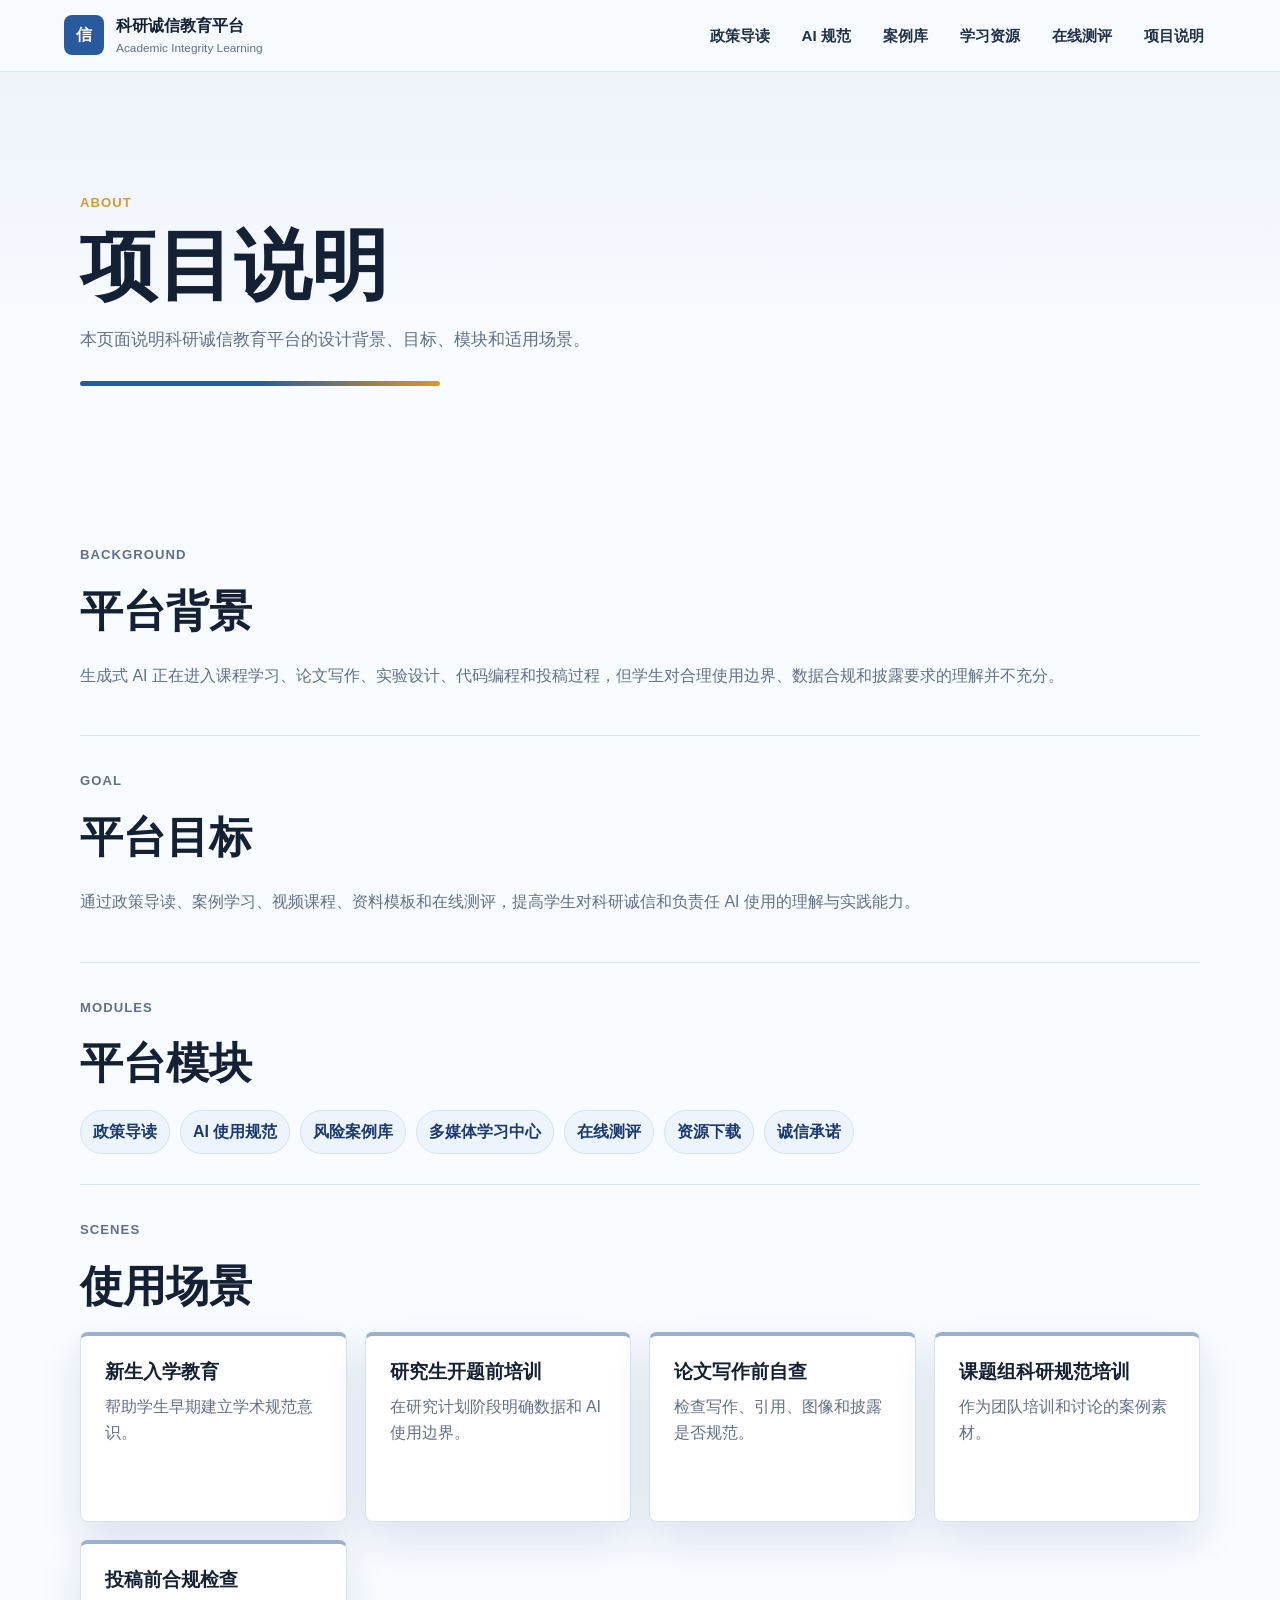
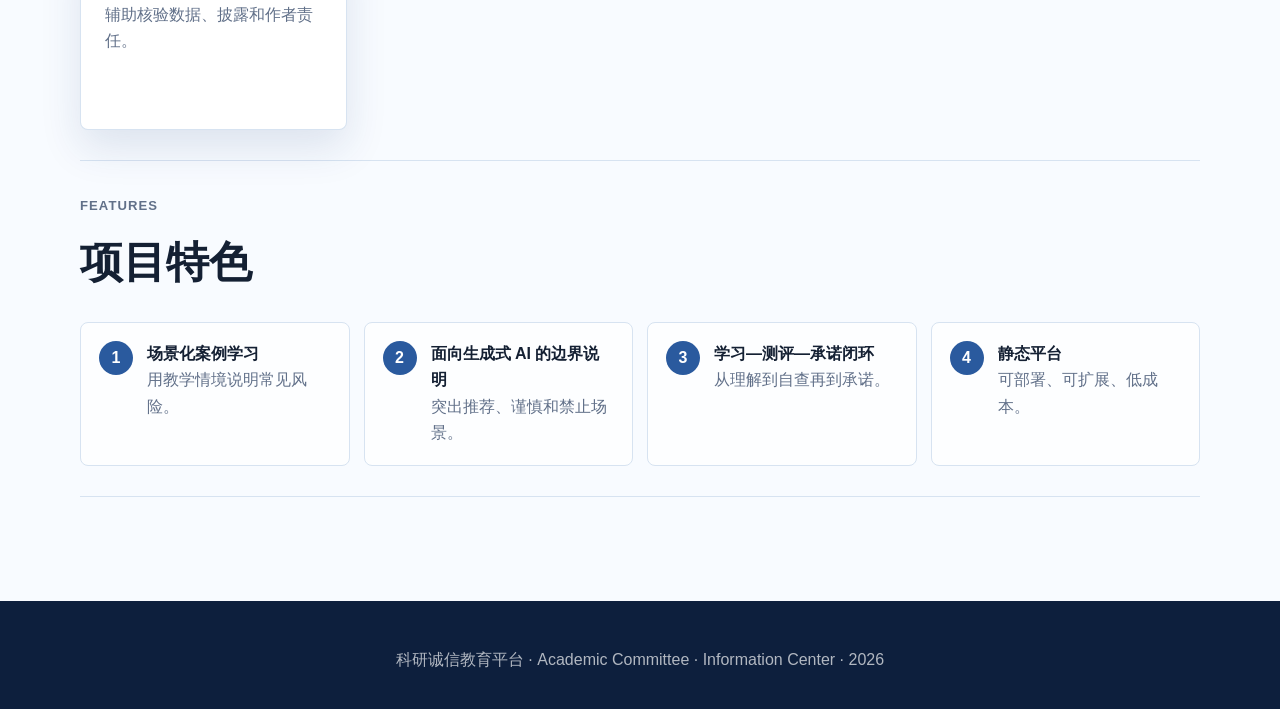
==== about.html @ 0d0b10a8 "first commit" ====
<!DOCTYPE html>
<html lang="zh-CN">

<head>
    <meta charset="UTF-8">
    <meta name="viewport" content="width=device-width, initial-scale=1.0">
    <title>项目说明 - 科研诚信教育平台</title>
    <link rel="stylesheet" href="style.css">
</head>

<body>
    <header class="site-header">
        <a class="brand" href="index.html"><span class="brand-mark">信</span><span><strong>科研诚信教育平台</strong><small>Academic Integrity Learning</small></span></a>
        <input class="nav-toggle" type="checkbox" id="nav-toggle" aria-label="打开导航菜单">
        <label class="nav-button" for="nav-toggle" aria-hidden="true"><span></span><span></span><span></span></label>
        <nav class="site-nav" aria-label="主导航">
            <a href="index.html#policy">政策导读</a>
            <a href="index.html#guide">AI 规范</a>
            <a href="cases.html">案例库</a>
            <a href="resources.html">学习资源</a>
            <a href="assessment.html">在线测评</a>
            <a href="about.html">项目说明</a>
        </nav>
    </header>

    <main>
        <section class="page-hero">
            <p class="eyebrow">About</p>
            <h1>项目说明</h1>
            <p>本页面说明科研诚信教育平台的设计背景、目标、模块和适用场景。</p>
        </section>

        <section class="section content-page">
            <article>
                <p class="eyebrow">Background</p>
                <h2>平台背景</h2>
                <p>生成式 AI 正在进入课程学习、论文写作、实验设计、代码编程和投稿过程，但学生对合理使用边界、数据合规和披露要求的理解并不充分。</p>
            </article>
            <article>
                <p class="eyebrow">Goal</p>
                <h2>平台目标</h2>
                <p>通过政策导读、案例学习、视频课程、资料模板和在线测评，提高学生对科研诚信和负责任 AI 使用的理解与实践能力。</p>
            </article>
            <article>
                <p class="eyebrow">Modules</p>
                <h2>平台模块</h2>
                <div class="tag-list"><span>政策导读</span><span>AI 使用规范</span><span>风险案例库</span><span>多媒体学习中心</span><span>在线测评</span><span>资源下载</span><span>诚信承诺</span></div>
            </article>
            <article id="scenes">
                <p class="eyebrow">Scenes</p>
                <h2>使用场景</h2>
                <div class="module-grid compact">
                    <article class="module-card"><h3>新生入学教育</h3><p>帮助学生早期建立学术规范意识。</p></article>
                    <article class="module-card"><h3>研究生开题前培训</h3><p>在研究计划阶段明确数据和 AI 使用边界。</p></article>
                    <article class="module-card"><h3>论文写作前自查</h3><p>检查写作、引用、图像和披露是否规范。</p></article>
                    <article class="module-card"><h3>课题组科研规范培训</h3><p>作为团队培训和讨论的案例素材。</p></article>
                    <article class="module-card"><h3>投稿前合规检查</h3><p>辅助核验数据、披露和作者责任。</p></article>
                </div>
            </article>
            <article>
                <p class="eyebrow">Features</p>
                <h2>项目特色</h2>
                <div class="process-list">
                    <div><span>1</span><p><strong>场景化案例学习</strong><br>用教学情境说明常见风险。</p></div>
                    <div><span>2</span><p><strong>面向生成式 AI 的边界说明</strong><br>突出推荐、谨慎和禁止场景。</p></div>
                    <div><span>3</span><p><strong>学习—测评—承诺闭环</strong><br>从理解到自查再到承诺。</p></div>
                    <div><span>4</span><p><strong>静态平台</strong><br>可部署、可扩展、低成本。</p></div>
                </div>
            </article>
        </section>
    </main>

    <footer class="site-footer">
        <p>科研诚信教育平台 · Academic Committee · Information Center · 2026</p>
    </footer>

    <script src="js/main.js"></script>
</body>

</html>
---- style.css ----
:root {
    --ink: #142033;
    --muted: #617089;
    --paper: #f8fbff;
    --surface: #ffffff;
    --soft: #eef4fb;
    --line: #d7e3f1;
    --green: #2a9d8f;
    --blue: #2a5a9e;
    --blue-dark: #1b3b70;
    --teal: #2a5a9e;
    --gold: #d79a2b;
    --red: #b84537;
    --sky: #4f8edc;
    --shadow: 0 18px 42px rgba(27, 59, 112, 0.12);
}

* {
    box-sizing: border-box;
}

html {
    scroll-behavior: smooth;
}

body {
    margin: 0;
    color: var(--ink);
    background:
        linear-gradient(180deg, rgba(42, 90, 158, 0.06), transparent 360px),
        var(--paper);
    font-family: "Microsoft YaHei", "PingFang SC", "Segoe UI", Arial, sans-serif;
    line-height: 1.65;
    overflow-x: hidden;
}

body::selection {
    color: #ffffff;
    background: var(--blue);
}

a {
    color: inherit;
    text-decoration: none;
}

code {
    padding: 0.08rem 0.32rem;
    color: var(--blue-dark);
    background: rgba(42, 90, 158, 0.1);
    border-radius: 4px;
    font-family: Consolas, "Courier New", monospace;
}

.skip-link {
    position: fixed;
    top: 10px;
    left: 10px;
    z-index: 999;
    transform: translateY(-140%);
    padding: 10px 14px;
    color: #ffffff;
    background: var(--blue-dark);
    border-radius: 6px;
}

.skip-link:focus {
    transform: translateY(0);
}

.site-header {
    position: sticky;
    top: 0;
    z-index: 50;
    display: flex;
    align-items: center;
    justify-content: space-between;
    min-height: 72px;
    padding: 0 5vw;
    background: rgba(248, 251, 255, 0.94);
    border-bottom: 1px solid rgba(215, 227, 241, 0.9);
    backdrop-filter: blur(16px);
}

.brand {
    display: inline-flex;
    align-items: center;
    gap: 12px;
    min-width: 230px;
}

.brand-mark {
    display: inline-grid;
    place-items: center;
    width: 40px;
    height: 40px;
    color: #ffffff;
    background: linear-gradient(135deg, var(--blue), var(--teal));
    border-radius: 8px;
    font-weight: 800;
}

.brand strong,
.brand small {
    display: block;
}

.brand strong {
    font-size: 1rem;
}

.brand small {
    color: var(--muted);
    font-size: 0.74rem;
}

.site-nav {
    display: flex;
    align-items: center;
    gap: 8px;
}

.site-nav a {
    padding: 9px 12px;
    color: #21314a;
    border-radius: 6px;
    font-size: 0.95rem;
    font-weight: 650;
}

.site-nav a:hover,
.site-nav a:focus-visible {
    color: var(--blue-dark);
    background: rgba(42, 90, 158, 0.1);
    outline: 0;
}

.nav-toggle,
.nav-button {
    display: none;
}

.hero {
    position: relative;
    min-height: clamp(560px, 86vh, 760px);
    display: grid;
    align-items: end;
    overflow: hidden;
    color: #ffffff;
    background: #102a52;
}

.hero-video,
.hero-overlay {
    position: absolute;
    inset: 0;
    width: 100%;
    height: 100%;
}

.hero-video {
    object-fit: cover;
}

.hero-overlay {
    background:
        linear-gradient(90deg, rgba(16, 42, 82, 0.82) 0%, rgba(27, 59, 112, 0.62) 48%, rgba(42, 90, 158, 0.22) 100%),
        linear-gradient(0deg, rgba(16, 42, 82, 0.82), rgba(16, 42, 82, 0.05) 56%);
}

.hero-inner {
    position: relative;
    z-index: 1;
    width: min(1120px, 90vw);
    margin: 0 auto;
    padding: 0 0 clamp(70px, 12vh, 120px);
}

.eyebrow {
    margin: 0 0 10px;
    color: var(--gold);
    font-size: 0.82rem;
    font-weight: 800;
    letter-spacing: 0.08em;
    text-transform: uppercase;
}

.hero .eyebrow {
    color: #f2c36b;
}

.hero h1 {
    max-width: 780px;
    margin: 0;
    font-size: clamp(2.6rem, 7vw, 5.5rem);
    line-height: 1.05;
    font-weight: 900;
    letter-spacing: 0;
}

.hero-copy {
    max-width: 680px;
    margin: 24px 0 28px;
    color: rgba(255, 255, 255, 0.88);
    font-size: clamp(1rem, 2.2vw, 1.28rem);
}

.hero-copy,
.notice-band span,
.section-head p,
.feature-card p,
.traffic-card p,
.case-card p,
.video-content p,
.pledge-inner p {
    overflow-wrap: anywhere;
}

.hero-actions {
    display: flex;
    flex-wrap: wrap;
    gap: 12px;
}

.btn {
    display: inline-flex;
    align-items: center;
    justify-content: center;
    min-height: 46px;
    padding: 11px 18px;
    border: 1px solid transparent;
    border-radius: 8px;
    font-weight: 800;
    cursor: pointer;
    transition: transform 0.2s ease, background 0.2s ease, border-color 0.2s ease;
}

.btn:hover {
    transform: translateY(-2px);
}

.btn.primary {
    color: #ffffff;
    background: linear-gradient(135deg, var(--blue), var(--teal));
}

.btn.primary:hover {
    background: linear-gradient(135deg, var(--blue-dark), var(--blue));
}

.btn.ghost {
    color: #ffffff;
    border-color: rgba(255, 255, 255, 0.5);
    background: rgba(255, 255, 255, 0.12);
}

.btn.outline {
    color: var(--blue-dark);
    border-color: rgba(42, 90, 158, 0.28);
    background: #ffffff;
}

.btn.outline:hover {
    color: #ffffff;
    background: var(--blue);
    border-color: var(--blue);
}

.notice-band {
    padding: 18px 5vw;
    background: linear-gradient(90deg, var(--blue-dark), var(--blue), var(--teal));
    color: #ffffff;
}

.notice-band div {
    display: flex;
    gap: 14px;
    align-items: center;
    width: min(1120px, 100%);
    margin: 0 auto;
}

.notice-band strong {
    flex: 0 0 auto;
    padding: 5px 10px;
    color: var(--blue-dark);
    background: #f7d88b;
    border-radius: 6px;
}

.section {
    width: min(1120px, 90vw);
    margin: 0 auto;
    padding: clamp(64px, 9vw, 104px) 0;
}

.section.muted {
    width: 100%;
    max-width: none;
    padding-left: 5vw;
    padding-right: 5vw;
    background: var(--soft);
}

.section.muted > * {
    width: min(1120px, 100%);
    margin-left: auto;
    margin-right: auto;
}

.section-head {
    max-width: 760px;
    margin-bottom: 34px;
}

.section-head h2 {
    margin: 0;
    font-size: clamp(1.9rem, 4vw, 3rem);
    line-height: 1.15;
    letter-spacing: 0;
}

.section-head h2::after {
    content: "";
    display: block;
    width: 54px;
    height: 4px;
    margin-top: 14px;
    background: linear-gradient(90deg, var(--blue), var(--sky), var(--gold));
    border-radius: 999px;
}

.section-head p:last-child {
    margin: 14px 0 0;
    color: var(--muted);
}

.feature-grid,
.traffic-grid,
.case-grid,
.video-grid,
.module-grid,
.stats-grid,
.resource-grid {
    display: grid;
    gap: 18px;
}

.feature-grid {
    grid-template-columns: repeat(4, 1fr);
}

.feature-card,
.traffic-card,
.case-card,
.video-card,
.quiz-panel {
    background: var(--surface);
    border: 1px solid var(--line);
    border-radius: 8px;
    box-shadow: var(--shadow);
    transition: transform 0.22s ease, box-shadow 0.22s ease, border-color 0.22s ease;
}

.feature-card:hover,
.traffic-card:hover,
.case-card:hover,
.video-card:hover,
.module-card:hover,
.resource-card:hover {
    transform: translateY(-4px);
    border-color: rgba(42, 90, 158, 0.42);
    box-shadow: 0 24px 52px rgba(27, 59, 112, 0.16);
}

.feature-card {
    min-height: 245px;
    padding: 24px;
}

.card-number {
    display: inline-block;
    margin-bottom: 26px;
    color: var(--teal);
    font-size: 0.88rem;
    font-weight: 900;
}

.feature-card h3,
.traffic-card h3,
.case-card h3,
.video-content h3,
.quiz-panel h3 {
    margin: 0 0 10px;
    line-height: 1.28;
}

.feature-card p,
.traffic-card p,
.case-card p,
.video-content p {
    margin: 0;
    color: var(--muted);
}

.module-grid {
    grid-template-columns: repeat(3, 1fr);
}

.module-grid.compact {
    grid-template-columns: repeat(auto-fit, minmax(220px, 1fr));
}

.module-card {
    min-height: 190px;
    padding: 24px;
    background: var(--surface);
    border: 1px solid var(--line);
    border-radius: 8px;
    box-shadow: var(--shadow);
    border-top: 4px solid rgba(42, 90, 158, 0.48);
}

.module-card span {
    display: inline-block;
    margin-bottom: 18px;
    color: var(--gold);
    font-weight: 900;
}

.module-card h3 {
    margin: 0 0 10px;
    line-height: 1.28;
}

.module-card p {
    margin: 0;
    color: var(--muted);
}

.timeline {
    position: relative;
    display: grid;
    grid-template-columns: repeat(4, 1fr);
    gap: 16px;
}

.timeline article {
    position: relative;
    padding: 22px;
    background: rgba(255, 255, 255, 0.76);
    border: 1px solid var(--line);
    border-radius: 8px;
}

.timeline span {
    display: inline-block;
    margin-bottom: 12px;
    color: var(--teal);
    font-size: 0.82rem;
    font-weight: 900;
}

.timeline h3 {
    margin: 0 0 8px;
    line-height: 1.28;
}

.timeline p {
    margin: 0;
    color: var(--muted);
}

.stats-grid {
    grid-template-columns: repeat(4, 1fr);
    margin-top: 22px;
}

.stats-grid article {
    padding: 22px;
    color: #ffffff;
    background: linear-gradient(135deg, var(--blue-dark), var(--blue), var(--teal));
    border-radius: 8px;
}

.stats-grid strong {
    display: block;
    font-size: clamp(2rem, 5vw, 3.5rem);
    line-height: 1;
}

.stats-grid span {
    color: rgba(255, 255, 255, 0.8);
    font-weight: 800;
}

.section-head.with-action {
    display: flex;
    max-width: none;
    align-items: flex-end;
    justify-content: space-between;
    gap: 24px;
}

.traffic-grid {
    grid-template-columns: repeat(3, 1fr);
}

.traffic-card {
    padding: 24px;
    border-top-width: 5px;
}

.traffic-card.safe {
    border-top-color: var(--green);
}

.traffic-card.cautious {
    border-top-color: var(--gold);
}

.traffic-card.danger {
    border-top-color: var(--red);
}

.traffic-light {
    display: block;
    width: 34px;
    height: 34px;
    margin-bottom: 22px;
    border-radius: 50%;
}

.safe .traffic-light {
    background: var(--green);
}

.cautious .traffic-light {
    background: var(--gold);
}

.danger .traffic-light {
    background: var(--red);
}

.process-list {
    display: grid;
    grid-template-columns: repeat(4, 1fr);
    gap: 14px;
    margin-top: 24px;
}

.process-list div {
    display: grid;
    grid-template-columns: 36px 1fr;
    gap: 12px;
    padding: 18px;
    background: rgba(255, 255, 255, 0.72);
    border: 1px solid var(--line);
    border-radius: 8px;
}

.process-list span {
    display: inline-grid;
    place-items: center;
    width: 34px;
    height: 34px;
    color: #ffffff;
    background: var(--teal);
    border-radius: 50%;
    font-weight: 900;
}

.process-list p {
    margin: 0;
    color: var(--muted);
}

.process-list strong {
    color: var(--ink);
}

.case-grid {
    grid-template-columns: repeat(3, 1fr);
}

.case-card {
    position: relative;
    min-height: 270px;
    padding: 24px;
    overflow: hidden;
}

.case-card::before {
    content: "";
    position: absolute;
    top: 0;
    left: 0;
    width: 100%;
    height: 5px;
}

.case-card.high::before {
    background: var(--red);
}

.case-card.medium::before {
    background: var(--gold);
}

.case-card.low::before {
    background: var(--green);
}

.case-card span {
    display: inline-block;
    margin-bottom: 18px;
    padding: 4px 9px;
    color: #ffffff;
    background: var(--blue-dark);
    border-radius: 999px;
    font-size: 0.78rem;
    font-weight: 800;
}

.case-card.high span {
    background: var(--red);
}

.case-card.medium span {
    color: var(--blue-dark);
    background: var(--gold);
}

.case-card.low span {
    background: var(--green);
}

.case-card small {
    display: block;
    margin-bottom: 10px;
    color: var(--muted);
    font-weight: 800;
}

.case-card strong {
    display: block;
    margin-top: 14px;
    color: var(--blue-dark);
}

.video-grid {
    grid-template-columns: repeat(3, 1fr);
}

.video-card {
    overflow: hidden;
}

.video-card video {
    display: block;
    width: 100%;
    aspect-ratio: 16 / 9;
    object-fit: cover;
    background: #102a52;
}

.video-content {
    padding: 20px;
}

.video-content span {
    display: inline-block;
    margin-bottom: 12px;
    color: var(--blue);
    font-size: 0.78rem;
    font-weight: 850;
}

.quiz-panel {
    max-width: 860px;
    padding: clamp(22px, 4vw, 34px);
}

.quiz-panel.wide {
    max-width: 980px;
}

.quiz-status {
    display: flex;
    justify-content: space-between;
    gap: 16px;
    margin-bottom: 20px;
    color: var(--muted);
    font-weight: 750;
}

.options {
    display: grid;
    gap: 10px;
    margin-top: 18px;
}

.option-btn {
    width: 100%;
    min-height: 52px;
    padding: 13px 16px;
    color: var(--ink);
    background: #ffffff;
    border: 1px solid var(--line);
    border-radius: 8px;
    text-align: left;
    font: inherit;
    cursor: pointer;
}

.option-btn:hover:not(:disabled),
.option-btn:focus-visible {
    border-color: var(--teal);
    outline: 0;
}

.option-btn.correct {
    color: #ffffff;
    border-color: var(--blue);
    background: var(--blue);
}

.option-btn.wrong {
    color: #ffffff;
    border-color: var(--red);
    background: var(--red);
}

.explanation {
    margin-top: 18px;
    padding: 15px 16px;
    color: #173864;
    background: rgba(42, 90, 158, 0.1);
    border-left: 4px solid var(--blue);
    border-radius: 8px;
}

.question-meta {
    margin: 0 0 8px;
    color: var(--gold);
    font-weight: 900;
}

.result-panel {
    margin-top: 24px;
    padding: 24px;
    background: var(--soft);
    border: 1px solid var(--line);
    border-radius: 8px;
}

.result-score {
    display: block;
    margin: 4px 0 8px;
    color: var(--blue-dark);
    font-size: clamp(2.2rem, 8vw, 4rem);
    line-height: 1;
}

.wrong-review {
    margin-top: 24px;
}

.review-item {
    margin-top: 12px;
    padding: 16px;
    background: #ffffff;
    border: 1px solid var(--line);
    border-radius: 8px;
}

.review-item p {
    margin: 8px 0 0;
    color: var(--muted);
}

.quiz-next {
    margin-top: 18px;
}

.pledge-section {
    padding: 70px 5vw;
    color: #ffffff;
    background:
        linear-gradient(135deg, rgba(16, 42, 82, 0.96), rgba(27, 59, 112, 0.96)),
        #102a52;
}

.pledge-inner {
    display: flex;
    align-items: center;
    justify-content: space-between;
    gap: 30px;
    width: min(1120px, 100%);
    margin: 0 auto;
}

.pledge-inner h2 {
    margin: 0 0 12px;
    font-size: clamp(1.8rem, 4vw, 2.8rem);
}

.pledge-inner p:last-child {
    max-width: 740px;
    margin: 0;
    color: rgba(255, 255, 255, 0.78);
}

.pledge-inner .btn {
    flex: 0 0 auto;
    background: #f7c86a;
    color: var(--blue-dark);
}

.pledge-inner .btn.signed {
    background: #8ec5ff;
}

.cta-panel {
    display: flex;
    align-items: center;
    justify-content: space-between;
    gap: 24px;
    width: min(1120px, 100%);
    margin: 0 auto;
    padding: 32px;
    background: #ffffff;
    border: 1px solid var(--line);
    border-radius: 8px;
    box-shadow: var(--shadow);
}

.cta-panel h2 {
    margin: 0 0 10px;
    font-size: clamp(1.8rem, 4vw, 2.7rem);
}

.cta-panel p:last-child {
    margin: 0;
    color: var(--muted);
}

.resource-grid {
    grid-template-columns: repeat(auto-fit, minmax(220px, 1fr));
}

.resource-card {
    display: flex;
    min-height: 230px;
    flex-direction: column;
    align-items: flex-start;
    padding: 22px;
    background: var(--surface);
    border: 1px solid var(--line);
    border-radius: 8px;
    box-shadow: var(--shadow);
}

.resource-card span {
    color: var(--blue);
    font-size: 0.78rem;
    font-weight: 900;
}

.resource-card h3 {
    margin: 14px 0 8px;
    line-height: 1.28;
}

.resource-card p {
    flex: 1;
    margin: 0 0 16px;
    color: var(--muted);
}

.faq-list {
    display: grid;
    gap: 12px;
}

.faq-item {
    background: #ffffff;
    border: 1px solid var(--line);
    border-radius: 8px;
    box-shadow: var(--shadow);
}

.faq-question {
    width: 100%;
    padding: 18px 20px;
    color: var(--ink);
    background: transparent;
    border: 0;
    text-align: left;
    font: inherit;
    font-weight: 850;
    cursor: pointer;
}

.faq-item p {
    display: none;
    margin: 0;
    padding: 0 20px 18px;
    color: var(--muted);
}

.faq-item.open p {
    display: block;
}

.page-hero {
    width: min(1120px, 90vw);
    margin: 0 auto;
    padding: clamp(76px, 10vw, 120px) 0 54px;
}

.page-hero::after {
    content: "";
    display: block;
    width: min(360px, 60vw);
    height: 5px;
    margin-top: 28px;
    background: linear-gradient(90deg, var(--blue), var(--teal), var(--gold));
    border-radius: 999px;
}

.page-hero h1 {
    max-width: 900px;
    margin: 0;
    font-size: clamp(2.2rem, 6vw, 4.8rem);
    line-height: 1.08;
}

.page-hero p:last-child {
    max-width: 820px;
    margin: 18px 0 0;
    color: var(--muted);
    font-size: 1.08rem;
}

.filter-bar {
    display: flex;
    flex-wrap: wrap;
    gap: 10px;
    margin-bottom: 16px;
}

.filter-bar button {
    min-height: 40px;
    padding: 8px 13px;
    color: var(--blue-dark);
    background: #ffffff;
    border: 1px solid rgba(42, 90, 158, 0.25);
    border-radius: 999px;
    font: inherit;
    font-weight: 800;
    cursor: pointer;
}

.filter-bar button:hover,
.filter-bar button.active {
    color: #ffffff;
    background: var(--blue);
    border-color: var(--blue);
}

.count-label {
    margin: 0 0 18px;
    color: var(--muted);
    font-weight: 800;
}

.modal[hidden] {
    display: none;
}

.modal {
    position: fixed;
    inset: 0;
    z-index: 200;
    display: grid;
    place-items: center;
    padding: 18px;
}

.modal-backdrop {
    position: absolute;
    inset: 0;
    background: rgba(11, 28, 56, 0.66);
}

.modal-panel {
    position: relative;
    z-index: 1;
    width: min(760px, 100%);
    max-height: min(760px, 88vh);
    overflow: auto;
    padding: 28px;
    background: #ffffff;
    border-radius: 8px;
    box-shadow: 0 28px 80px rgba(0, 0, 0, 0.28);
}

.modal-close {
    position: absolute;
    top: 14px;
    right: 14px;
    display: grid;
    place-items: center;
    width: 36px;
    height: 36px;
    color: var(--ink);
    background: var(--soft);
    border: 1px solid var(--line);
    border-radius: 50%;
    font-size: 1.4rem;
    cursor: pointer;
}

.modal-meta {
    margin: 0 0 8px;
    color: var(--gold);
    font-weight: 900;
}

.modal-title {
    margin: 0 38px 18px 0;
    line-height: 1.2;
}

.modal-body section {
    padding: 16px 0;
    border-top: 1px solid var(--line);
}

.modal-body h4,
.modal-body p {
    margin: 0;
}

.modal-body h4 {
    margin-bottom: 6px;
    color: var(--blue-dark);
}

.modal-body p {
    color: var(--muted);
}

.modal-open {
    overflow: hidden;
}

.content-page {
    display: grid;
    gap: 34px;
}

.content-page > article {
    padding-bottom: 30px;
    border-bottom: 1px solid var(--line);
}

.content-page h2 {
    margin: 0 0 10px;
    font-size: clamp(1.7rem, 4vw, 2.7rem);
}

.content-page p {
    color: var(--muted);
}

.tag-list {
    display: flex;
    flex-wrap: wrap;
    gap: 10px;
}

.tag-list span {
    padding: 8px 12px;
    color: var(--blue-dark);
    background: var(--soft);
    border: 1px solid var(--line);
    border-radius: 999px;
    font-weight: 800;
}

.site-footer {
    padding: 42px 5vw 32px;
    color: rgba(255, 255, 255, 0.68);
    background: #0d1f3d;
}

.site-footer p {
    text-align: center;
    margin: 4px 0;
}

.footer-grid {
    display: grid;
    grid-template-columns: repeat(3, 1fr);
    gap: 20px;
    width: min(1120px, 100%);
    margin: 0 auto 26px;
}

.footer-grid h3 {
    margin: 0 0 10px;
    color: #ffffff;
    font-size: 1rem;
}

.footer-grid a {
    display: block;
    margin-top: 6px;
}

.footer-grid a:hover {
    color: #ffffff;
}

.reveal {
    opacity: 0;
    transform: translateY(24px);
    transition: opacity 0.65s ease, transform 0.65s ease;
}

.reveal.is-visible {
    opacity: 1;
    transform: translateY(0);
}

@media (max-width: 1060px) {
    .feature-grid,
    .process-list,
    .module-grid,
    .timeline,
    .stats-grid,
    .footer-grid {
        grid-template-columns: repeat(2, 1fr);
    }

    .traffic-grid,
    .case-grid,
    .video-grid {
        grid-template-columns: 1fr;
    }

    .traffic-card,
    .case-card {
        min-height: auto;
    }
}

@media (max-width: 820px) {
    .site-header {
        min-height: 66px;
    }

    .brand {
        min-width: 0;
    }

    .brand small {
        display: none;
    }

    .nav-button {
        display: inline-flex;
        flex-direction: column;
        justify-content: center;
        gap: 5px;
        width: 44px;
        height: 44px;
        border: 1px solid var(--line);
        border-radius: 8px;
        cursor: pointer;
    }

    .nav-button span {
        display: block;
        width: 20px;
        height: 2px;
        margin: 0 auto;
        background: var(--ink);
    }

    .site-nav {
        position: absolute;
        top: 66px;
        right: 5vw;
        left: 5vw;
        display: grid;
        gap: 4px;
        padding: 10px;
        background: var(--surface);
        border: 1px solid var(--line);
        border-radius: 8px;
        box-shadow: var(--shadow);
        transform: translateY(-12px);
        opacity: 0;
        pointer-events: none;
    }

    .nav-toggle:checked ~ .site-nav {
        transform: translateY(0);
        opacity: 1;
        pointer-events: auto;
    }

    .site-nav a {
        padding: 12px;
    }

    .hero {
        min-height: 620px;
    }

    .hero-overlay {
        background:
            linear-gradient(0deg, rgba(16, 42, 82, 0.86), rgba(27, 59, 112, 0.24)),
            rgba(16, 42, 82, 0.26);
    }

    .notice-band div,
    .pledge-inner,
    .quiz-status,
    .section-head.with-action,
    .cta-panel {
        align-items: flex-start;
        flex-direction: column;
    }

    .section-head.with-action .btn,
    .cta-panel .btn {
        width: 100%;
    }
}

@media (max-width: 620px) {
    .site-header {
        padding: 0 18px;
    }

    .site-nav {
        right: 18px;
        left: 18px;
    }

    .hero-inner,
    .section {
        width: calc(100vw - 36px);
    }

    .section.muted {
        padding-left: 18px;
        padding-right: 18px;
    }

    .feature-grid,
    .process-list,
    .module-grid,
    .timeline,
    .stats-grid,
    .footer-grid {
        grid-template-columns: 1fr;
    }

    .hero-actions,
    .hero-actions .btn,
    .pledge-inner .btn {
        width: 100%;
    }

    .btn {
        min-height: 48px;
    }

    .brand strong {
        font-size: 0.95rem;
    }

    .feature-card {
        min-height: auto;
    }

    .page-hero {
        width: calc(100vw - 36px);
    }

    .module-card,
    .timeline article,
    .resource-card,
    .quiz-panel,
    .cta-panel,
    .modal-panel {
        padding: 20px;
    }
}

@media (prefers-reduced-motion: reduce) {
    html {
        scroll-behavior: auto;
    }

    *,
    *::before,
    *::after {
        animation-duration: 0.01ms !important;
        animation-iteration-count: 1 !important;
        transition-duration: 0.01ms !important;
    }
}
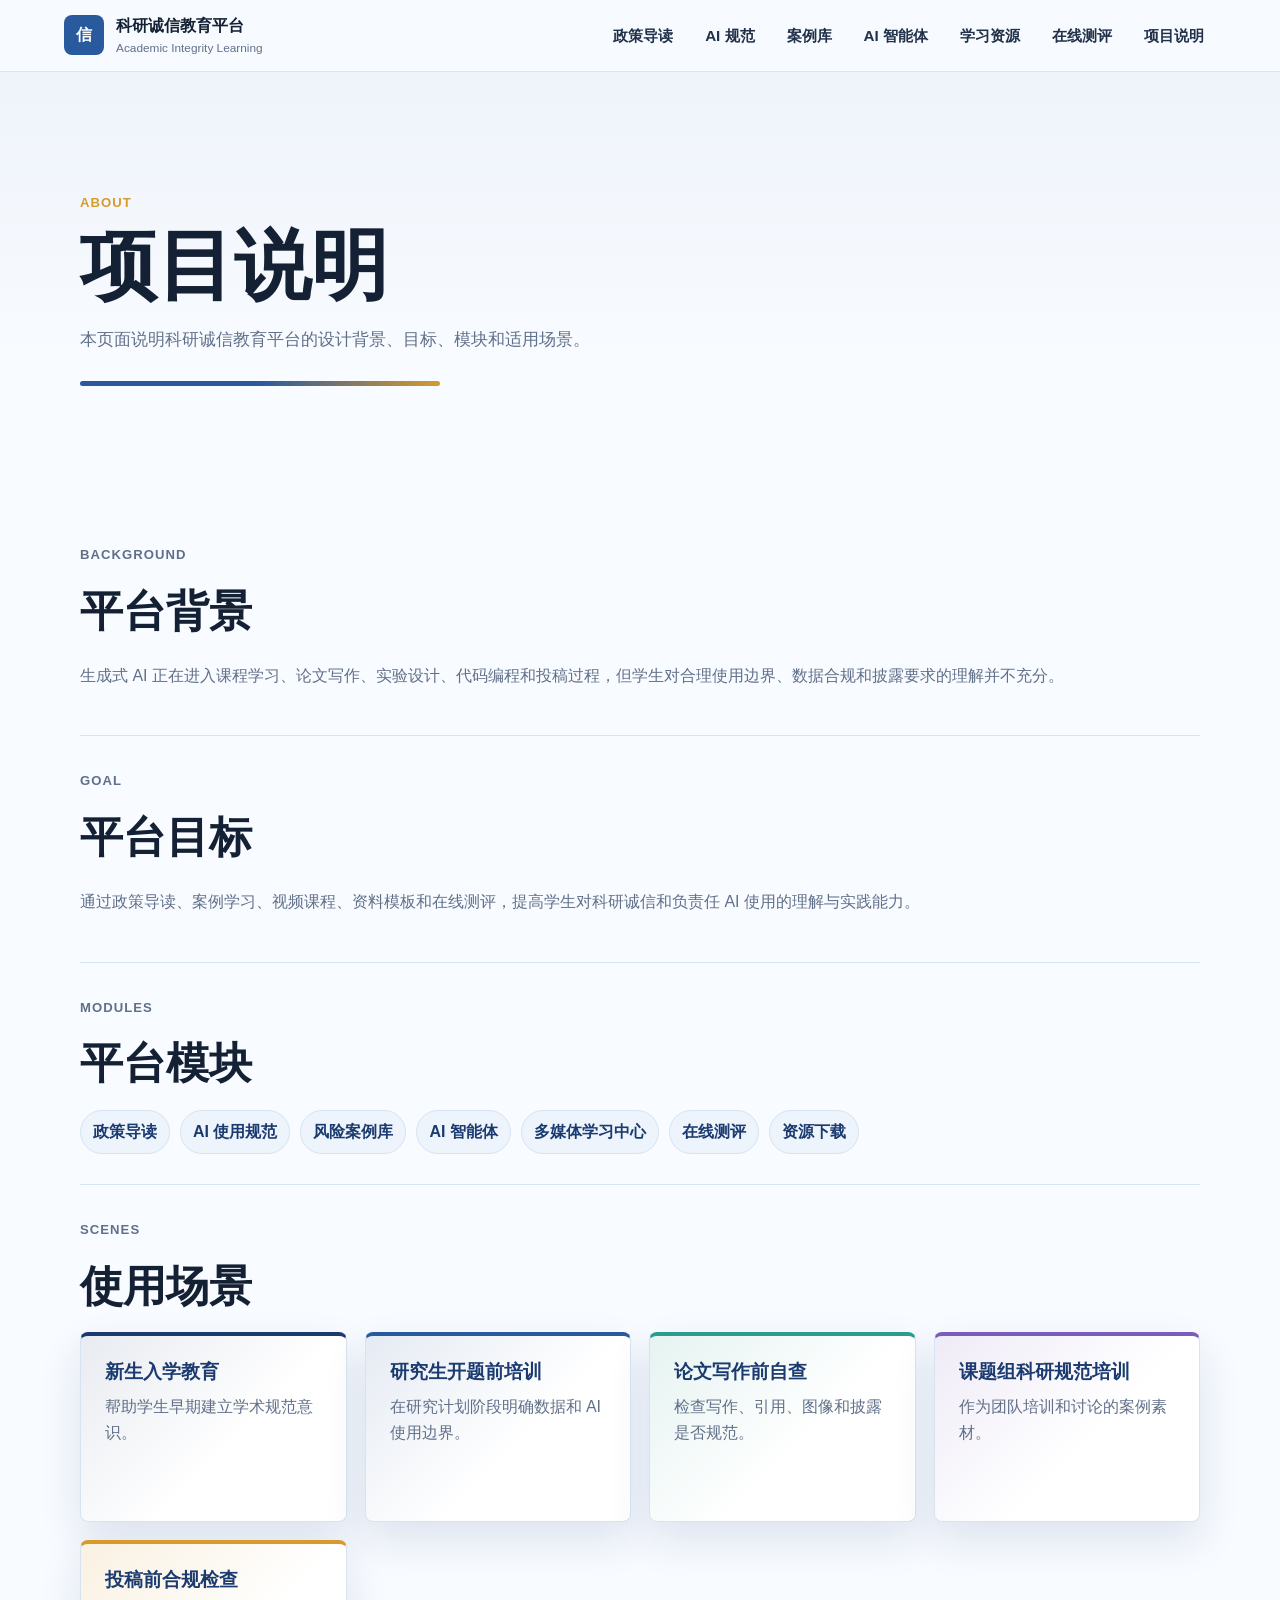
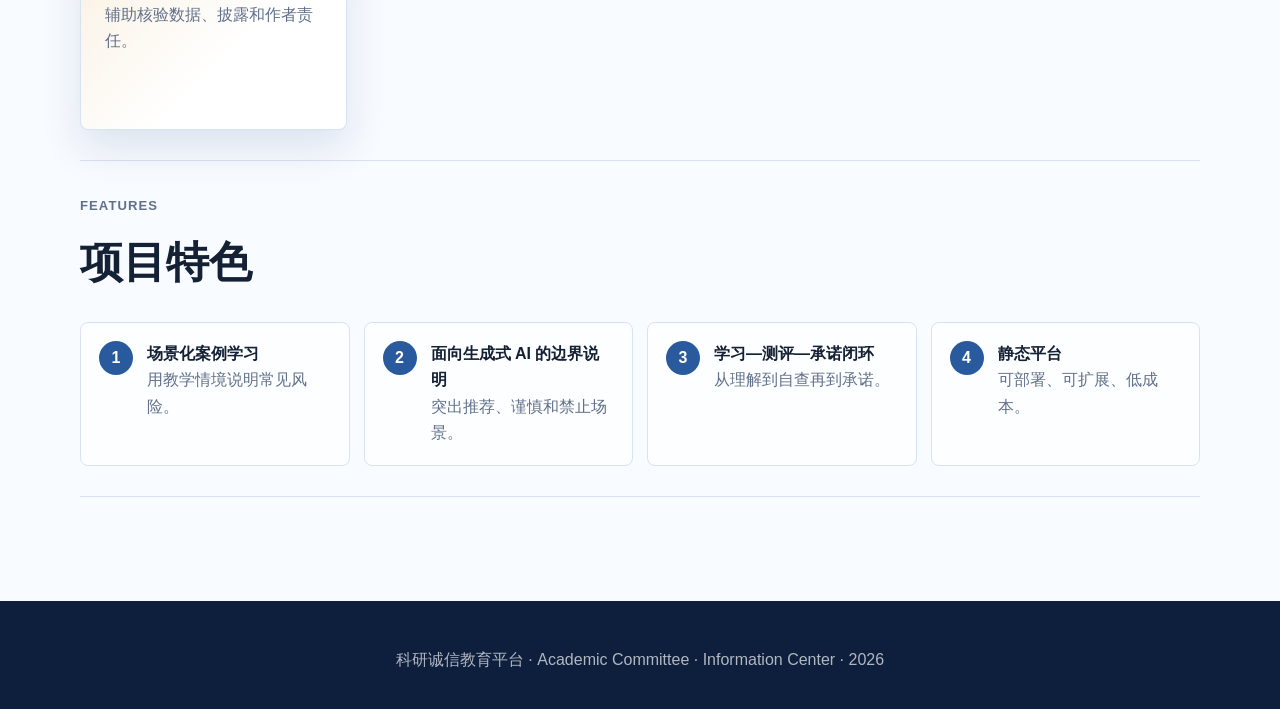
==== commit 0c43b0b9: "添加AI智能体" ====
--- a/about.html
+++ b/about.html
@@ -5,7 +5,7 @@
     <meta charset="UTF-8">
     <meta name="viewport" content="width=device-width, initial-scale=1.0">
     <title>项目说明 - 科研诚信教育平台</title>
-    <link rel="stylesheet" href="style.css">
+    <link rel="stylesheet" href="style.css?v=20260703-agent">
 </head>
 
 <body>
@@ -17,6 +17,7 @@
             <a href="index.html#policy">政策导读</a>
             <a href="index.html#guide">AI 规范</a>
             <a href="cases.html">案例库</a>
+            <a href="agent.html">AI 智能体</a>
             <a href="resources.html">学习资源</a>
             <a href="assessment.html">在线测评</a>
             <a href="about.html">项目说明</a>
@@ -44,7 +45,7 @@
             <article>
                 <p class="eyebrow">Modules</p>
                 <h2>平台模块</h2>
-                <div class="tag-list"><span>政策导读</span><span>AI 使用规范</span><span>风险案例库</span><span>多媒体学习中心</span><span>在线测评</span><span>资源下载</span><span>诚信承诺</span></div>
+                <div class="tag-list"><span>政策导读</span><span>AI 使用规范</span><span>风险案例库</span><span>AI 智能体</span><span>多媒体学习中心</span><span>在线测评</span><span>资源下载</span></div>
             </article>
             <article id="scenes">
                 <p class="eyebrow">Scenes</p>
--- a/style.css
+++ b/style.css
@@ -147,25 +147,7 @@
     align-items: end;
     overflow: hidden;
     color: #ffffff;
-    background: #102a52;
-}
-
-.hero-video,
-.hero-overlay {
-    position: absolute;
-    inset: 0;
-    width: 100%;
-    height: 100%;
-}
-
-.hero-video {
-    object-fit: cover;
-}
-
-.hero-overlay {
-    background:
-        linear-gradient(90deg, rgba(16, 42, 82, 0.82) 0%, rgba(27, 59, 112, 0.62) 48%, rgba(42, 90, 158, 0.22) 100%),
-        linear-gradient(0deg, rgba(16, 42, 82, 0.82), rgba(16, 42, 82, 0.05) 56%);
+    background: linear-gradient(135deg, rgba(27, 59, 112, 0.85), rgba(42, 90, 158, 0.85)), url('https://images.unsplash.com/photo-1576089172869-4f5f6f315620?ixlib=rb-1.2.1&auto=format&fit=crop&w=1350&q=80') center/cover;
 }
 
 .hero-inner {
@@ -403,39 +385,471 @@
     color: var(--muted);
 }
 
-.module-grid {
+.policy-summary {
+    display: grid;
     grid-template-columns: repeat(3, 1fr);
-}
-
-.module-grid.compact {
-    grid-template-columns: repeat(auto-fit, minmax(220px, 1fr));
-}
-
-.module-card {
-    min-height: 190px;
+    gap: 16px;
+    margin-bottom: 22px;
+}
+
+.policy-summary article {
+    padding: 20px;
+    background:
+        linear-gradient(135deg, rgba(27, 59, 112, 0.08), rgba(79, 142, 220, 0.05)),
+        var(--surface);
+    border: 1px solid var(--line);
+    border-radius: 8px;
+    box-shadow: var(--shadow);
+}
+
+.policy-summary strong {
+    display: block;
+    margin-bottom: 8px;
+    color: var(--blue-dark);
+    font-size: 1.04rem;
+}
+
+.policy-summary p {
+    margin: 0;
+    color: var(--muted);
+}
+
+.policy-topic-grid {
+    display: grid;
+    grid-template-columns: repeat(2, 1fr);
+    gap: 18px;
+}
+
+.policy-topic-card {
+    position: relative;
     padding: 24px;
     background: var(--surface);
     border: 1px solid var(--line);
     border-radius: 8px;
     box-shadow: var(--shadow);
-    border-top: 4px solid rgba(42, 90, 158, 0.48);
+    overflow: hidden;
+    transition: transform 0.22s ease, box-shadow 0.22s ease, border-color 0.22s ease;
+}
+
+.policy-topic-card::before {
+    content: "";
+    position: absolute;
+    top: 0;
+    left: 0;
+    right: 0;
+    height: 5px;
+    background: linear-gradient(90deg, var(--blue-dark), var(--blue), var(--sky));
+}
+
+.policy-topic-card:hover {
+    transform: translateY(-4px);
+    border-color: rgba(42, 90, 158, 0.42);
+    box-shadow: 0 24px 52px rgba(27, 59, 112, 0.16);
+}
+
+.policy-index {
+    display: inline-grid;
+    place-items: center;
+    width: 42px;
+    height: 42px;
+    margin-bottom: 16px;
+    color: #ffffff;
+    background: linear-gradient(135deg, var(--blue-dark), var(--blue));
+    border-radius: 8px;
+    font-weight: 900;
+}
+
+.policy-en {
+    margin: 0 0 8px;
+    color: var(--gold);
+    font-size: 0.78rem;
+    font-weight: 900;
+    letter-spacing: 0.05em;
+}
+
+.policy-topic-card h3 {
+    margin: 0 0 10px;
+    color: var(--ink);
+    line-height: 1.28;
+}
+
+.policy-topic-card > p:not(.policy-en) {
+    margin: 0 0 16px;
+    color: var(--muted);
+}
+
+.policy-topic-card details {
+    margin-top: 16px;
+    border-top: 1px solid var(--line);
+}
+
+.policy-topic-card summary {
+    display: flex;
+    align-items: center;
+    justify-content: space-between;
+    gap: 12px;
+    padding-top: 16px;
+    color: var(--blue-dark);
+    font-weight: 900;
+    cursor: pointer;
+}
+
+.policy-topic-card summary::after {
+    content: "+";
+    display: inline-grid;
+    place-items: center;
+    width: 28px;
+    height: 28px;
+    color: #ffffff;
+    background: var(--blue);
+    border-radius: 50%;
+    flex: 0 0 auto;
+}
+
+.policy-topic-card details[open] summary::after {
+    content: "-";
+}
+
+.policy-detail {
+    padding-top: 16px;
+}
+
+.policy-detail h4 {
+    margin: 16px 0 6px;
+    color: var(--blue-dark);
+}
+
+.policy-detail h4:first-child {
+    margin-top: 0;
+}
+
+.policy-detail p,
+.policy-detail li {
+    color: var(--muted);
+}
+
+.policy-detail p {
+    margin: 0 0 8px;
+}
+
+.policy-detail ul {
+    margin: 8px 0 12px;
+    padding-left: 1.2rem;
+}
+
+.policy-takeaway {
+    margin-top: 14px !important;
+    padding: 12px 14px;
+    color: var(--blue-dark) !important;
+    background: rgba(42, 90, 158, 0.09);
+    border-left: 4px solid var(--gold);
+    border-radius: 8px;
+    font-weight: 800;
+}
+
+.policy-source-panel {
+    margin-top: 26px;
+    padding: 24px;
+    background:
+        linear-gradient(135deg, rgba(27, 59, 112, 0.96), rgba(42, 90, 158, 0.94)),
+        var(--blue-dark);
+    border-radius: 8px;
+    box-shadow: var(--shadow);
+}
+
+.policy-source-panel .section-head {
+    margin-bottom: 18px;
+}
+
+.policy-source-panel h3 {
+    margin: 0;
+    color: #ffffff;
+    font-size: clamp(1.5rem, 3vw, 2.2rem);
+}
+
+.policy-source-panel .section-head p:last-child,
+.policy-source-list li,
+.policy-source-list a {
+    color: rgba(255, 255, 255, 0.82);
+}
+
+.policy-source-list {
+    display: grid;
+    gap: 10px;
+    margin: 0;
+    padding-left: 1.15rem;
+}
+
+.policy-source-list a {
+    text-decoration: underline;
+    text-underline-offset: 3px;
+}
+
+.policy-source-list a:hover {
+    color: #ffffff;
+}
+
+.module-grid {
+    grid-template-columns: repeat(3, 1fr);
+}
+
+.module-grid.compact {
+    grid-template-columns: repeat(auto-fit, minmax(220px, 1fr));
+}
+
+.module-card {
+    --module-accent: var(--blue);
+    --module-soft: rgba(42, 90, 158, 0.1);
+    min-height: 190px;
+    padding: 24px;
+    background:
+        linear-gradient(135deg, var(--module-soft), rgba(255, 255, 255, 0) 58%),
+        var(--surface);
+    border: 1px solid var(--line);
+    border-radius: 8px;
+    box-shadow: var(--shadow);
+    border-top: 4px solid var(--module-accent);
 }
 
 .module-card span {
-    display: inline-block;
+    display: inline-grid;
+    place-items: center;
+    width: 38px;
+    height: 32px;
     margin-bottom: 18px;
-    color: var(--gold);
+    color: #ffffff;
+    background: var(--module-accent);
+    border-radius: 8px;
     font-weight: 900;
 }
 
 .module-card h3 {
     margin: 0 0 10px;
+    color: var(--blue-dark);
     line-height: 1.28;
 }
 
 .module-card p {
     margin: 0;
     color: var(--muted);
+}
+
+.module-card:nth-child(1) {
+    --module-accent: #1b3b70;
+    --module-soft: rgba(27, 59, 112, 0.1);
+}
+
+.module-card:nth-child(2) {
+    --module-accent: #2a5a9e;
+    --module-soft: rgba(42, 90, 158, 0.12);
+}
+
+.module-card:nth-child(3) {
+    --module-accent: #2a9d8f;
+    --module-soft: rgba(42, 157, 143, 0.12);
+}
+
+.module-card:nth-child(4) {
+    --module-accent: #7a5cbd;
+    --module-soft: rgba(122, 92, 189, 0.12);
+}
+
+.module-card:nth-child(5) {
+    --module-accent: #d79a2b;
+    --module-soft: rgba(215, 154, 43, 0.14);
+}
+
+.module-card:nth-child(6) {
+    --module-accent: #4f8edc;
+    --module-soft: rgba(79, 142, 220, 0.12);
+}
+
+.agent-hero {
+    padding-bottom: 34px;
+}
+
+.agent-layout {
+    display: grid;
+    grid-template-columns: 320px 1fr;
+    gap: 22px;
+    align-items: stretch;
+}
+
+.agent-profile,
+.chat-panel {
+    background: var(--surface);
+    border: 1px solid var(--line);
+    border-radius: 8px;
+    box-shadow: var(--shadow);
+}
+
+.agent-profile {
+    padding: 24px;
+}
+
+.agent-avatar {
+    display: inline-grid;
+    place-items: center;
+    width: 58px;
+    height: 58px;
+    color: #ffffff;
+    background: linear-gradient(135deg, var(--blue-dark), var(--blue), #7a5cbd);
+    border-radius: 14px;
+    font-weight: 950;
+}
+
+.agent-profile h2 {
+    margin: 18px 0 8px;
+    color: var(--blue-dark);
+}
+
+.agent-profile p {
+    color: var(--muted);
+}
+
+.agent-profile ul {
+    display: grid;
+    gap: 10px;
+    margin: 18px 0;
+    padding: 0;
+    list-style: none;
+}
+
+.agent-profile li {
+    padding: 10px 12px;
+    color: var(--blue-dark);
+    background: rgba(42, 90, 158, 0.08);
+    border-radius: 8px;
+    font-weight: 800;
+}
+
+.agent-note {
+    padding: 12px;
+    background: rgba(215, 154, 43, 0.12);
+    border-left: 4px solid var(--gold);
+    border-radius: 8px;
+}
+
+.chat-panel {
+    display: grid;
+    grid-template-rows: auto minmax(360px, 58vh) auto;
+    overflow: hidden;
+}
+
+.chat-header {
+    display: flex;
+    align-items: center;
+    justify-content: space-between;
+    gap: 16px;
+    padding: 18px 20px;
+    border-bottom: 1px solid var(--line);
+    background: linear-gradient(135deg, rgba(27, 59, 112, 0.08), rgba(79, 142, 220, 0.05));
+}
+
+.chat-header strong,
+.chat-header span {
+    display: block;
+}
+
+.chat-header span {
+    color: var(--muted);
+    font-size: 0.88rem;
+}
+
+.btn.small {
+    min-height: 38px;
+    padding: 8px 12px;
+    font-size: 0.9rem;
+}
+
+.chat-messages {
+    display: flex;
+    flex-direction: column;
+    gap: 14px;
+    padding: 20px;
+    overflow: auto;
+    background:
+        linear-gradient(180deg, rgba(238, 244, 251, 0.82), rgba(248, 251, 255, 0.96)),
+        var(--paper);
+}
+
+.chat-message {
+    max-width: min(680px, 86%);
+}
+
+.chat-message span {
+    display: block;
+    margin-bottom: 6px;
+    color: var(--muted);
+    font-size: 0.78rem;
+    font-weight: 900;
+}
+
+.chat-message p {
+    margin: 0;
+    padding: 13px 15px;
+    color: var(--ink);
+    background: #ffffff;
+    border: 1px solid var(--line);
+    border-radius: 8px;
+    box-shadow: 0 10px 24px rgba(27, 59, 112, 0.08);
+}
+
+.chat-message.user {
+    align-self: flex-end;
+}
+
+.chat-message.user span {
+    text-align: right;
+}
+
+.chat-message.user p {
+    color: #ffffff;
+    background: linear-gradient(135deg, var(--blue), var(--blue-dark));
+    border-color: transparent;
+}
+
+.chat-message.thinking p {
+    color: var(--blue-dark);
+    background: rgba(42, 90, 158, 0.1);
+}
+
+.chat-form {
+    display: grid;
+    grid-template-columns: 1fr auto;
+    gap: 12px;
+    padding: 16px;
+    border-top: 1px solid var(--line);
+    background: #ffffff;
+}
+
+.chat-form textarea {
+    width: 100%;
+    resize: vertical;
+    min-height: 48px;
+    max-height: 140px;
+    padding: 12px 14px;
+    color: var(--ink);
+    border: 1px solid var(--line);
+    border-radius: 8px;
+    font: inherit;
+}
+
+.chat-form textarea:focus {
+    border-color: var(--blue);
+    outline: 3px solid rgba(42, 90, 158, 0.14);
+}
+
+.sr-only {
+    position: absolute;
+    width: 1px;
+    height: 1px;
+    padding: 0;
+    margin: -1px;
+    overflow: hidden;
+    clip: rect(0, 0, 0, 0);
+    white-space: nowrap;
+    border: 0;
 }
 
 .timeline {
@@ -1142,13 +1556,15 @@
     .module-grid,
     .timeline,
     .stats-grid,
-    .footer-grid {
+    .footer-grid,
+    .policy-summary {
         grid-template-columns: repeat(2, 1fr);
     }
 
     .traffic-grid,
     .case-grid,
-    .video-grid {
+    .video-grid,
+    .policy-topic-grid {
         grid-template-columns: 1fr;
     }
 
@@ -1222,24 +1638,28 @@
         min-height: 620px;
     }
 
-    .hero-overlay {
-        background:
-            linear-gradient(0deg, rgba(16, 42, 82, 0.86), rgba(27, 59, 112, 0.24)),
-            rgba(16, 42, 82, 0.26);
-    }
-
     .notice-band div,
     .pledge-inner,
     .quiz-status,
     .section-head.with-action,
-    .cta-panel {
+    .cta-panel,
+    .chat-header {
         align-items: flex-start;
         flex-direction: column;
     }
 
     .section-head.with-action .btn,
-    .cta-panel .btn {
+    .cta-panel .btn,
+    .chat-header .btn {
         width: 100%;
+    }
+
+    .agent-layout {
+        grid-template-columns: 1fr;
+    }
+
+    .chat-panel {
+        grid-template-rows: auto minmax(360px, 60vh) auto;
     }
 }
 
@@ -1268,7 +1688,9 @@
     .module-grid,
     .timeline,
     .stats-grid,
-    .footer-grid {
+    .footer-grid,
+    .policy-summary,
+    .policy-topic-grid {
         grid-template-columns: 1fr;
     }
 
@@ -1296,11 +1718,22 @@
 
     .module-card,
     .timeline article,
+    .policy-topic-card,
+    .policy-source-panel,
+    .agent-profile,
     .resource-card,
     .quiz-panel,
     .cta-panel,
     .modal-panel {
         padding: 20px;
+    }
+
+    .chat-form {
+        grid-template-columns: 1fr;
+    }
+
+    .chat-message {
+        max-width: 94%;
     }
 }
 
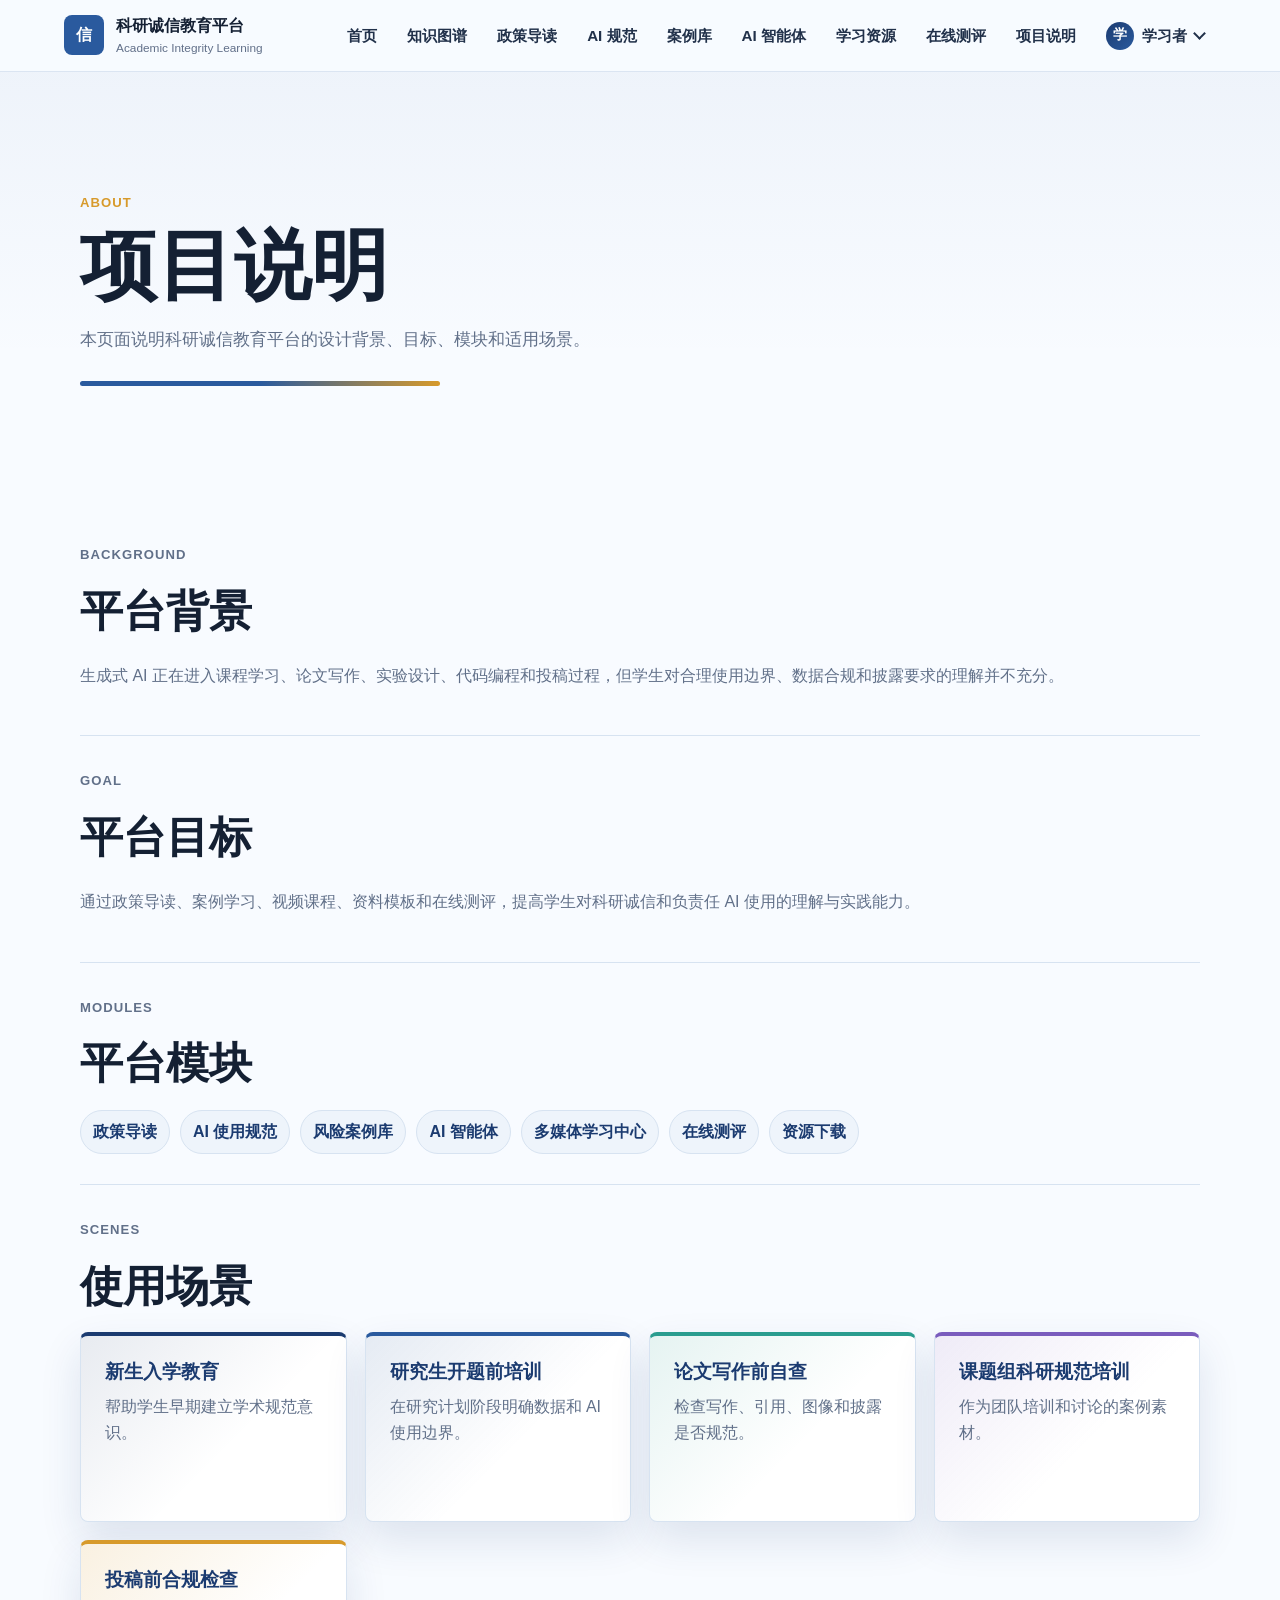
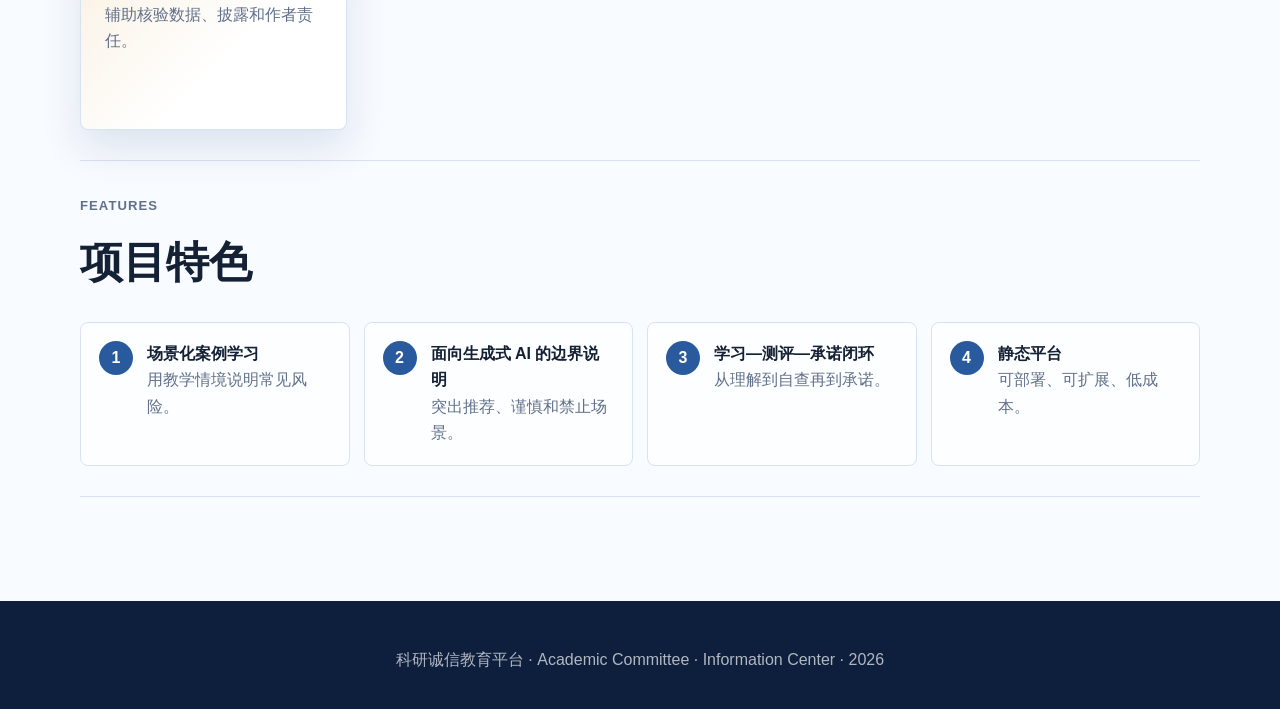
==== commit 5b459eba: "添加账号系统和视频时长隐藏" ====
--- a/about.html
+++ b/about.html
@@ -5,7 +5,7 @@
     <meta charset="UTF-8">
     <meta name="viewport" content="width=device-width, initial-scale=1.0">
     <title>项目说明 - 科研诚信教育平台</title>
-    <link rel="stylesheet" href="style.css?v=20260703-agent">
+    <link rel="stylesheet" href="style.css?v=20260706-portal">
 </head>
 
 <body>
@@ -14,6 +14,8 @@
         <input class="nav-toggle" type="checkbox" id="nav-toggle" aria-label="打开导航菜单">
         <label class="nav-button" for="nav-toggle" aria-hidden="true"><span></span><span></span><span></span></label>
         <nav class="site-nav" aria-label="主导航">
+            <a href="index.html#home">首页</a>
+            <a href="index.html#knowledge-map">知识图谱</a>
             <a href="index.html#policy">政策导读</a>
             <a href="index.html#guide">AI 规范</a>
             <a href="cases.html">案例库</a>
@@ -21,6 +23,15 @@
             <a href="resources.html">学习资源</a>
             <a href="assessment.html">在线测评</a>
             <a href="about.html">项目说明</a>
+            <details class="account-menu">
+                <summary><span class="account-avatar">学</span><span>学习者</span></summary>
+                <div class="account-panel">
+                    <a href="index.html#home">首页</a>
+                    <a href="profile.html">个人中心</a>
+                    <a href="settings.html">账号设置</a>
+                    <a href="logout.html">退出登录</a>
+                </div>
+            </details>
         </nav>
     </header>
 
--- a/style.css
+++ b/style.css
@@ -117,10 +117,13 @@
 .site-nav {
     display: flex;
     align-items: center;
-    gap: 8px;
-}
-
-.site-nav a {
+    justify-content: flex-end;
+    gap: 6px;
+    min-width: 0;
+}
+
+.site-nav a,
+.account-menu summary {
     padding: 9px 12px;
     color: #21314a;
     border-radius: 6px;
@@ -129,12 +132,77 @@
 }
 
 .site-nav a:hover,
-.site-nav a:focus-visible {
+.site-nav a:focus-visible,
+.account-menu summary:hover,
+.account-menu summary:focus-visible {
     color: var(--blue-dark);
     background: rgba(42, 90, 158, 0.1);
     outline: 0;
 }
 
+.account-menu {
+    position: relative;
+}
+
+.account-menu summary {
+    display: inline-flex;
+    align-items: center;
+    gap: 8px;
+    cursor: pointer;
+    list-style: none;
+}
+
+.account-menu summary::-webkit-details-marker {
+    display: none;
+}
+
+.account-menu summary::after {
+    content: "";
+    width: 7px;
+    height: 7px;
+    border-right: 2px solid currentColor;
+    border-bottom: 2px solid currentColor;
+    transform: translateY(-2px) rotate(45deg);
+    transition: transform 0.2s ease;
+}
+
+.account-menu[open] summary::after {
+    transform: translateY(2px) rotate(225deg);
+}
+
+.account-avatar {
+    display: inline-grid;
+    place-items: center;
+    width: 28px;
+    height: 28px;
+    color: #ffffff;
+    background: linear-gradient(135deg, var(--blue-dark), var(--blue));
+    border-radius: 50%;
+    font-size: 0.85rem;
+    font-weight: 900;
+}
+
+.account-panel {
+    position: absolute;
+    top: calc(100% + 10px);
+    right: 0;
+    z-index: 80;
+    display: grid;
+    gap: 4px;
+    min-width: 172px;
+    padding: 8px;
+    background: var(--surface);
+    border: 1px solid var(--line);
+    border-radius: 8px;
+    box-shadow: var(--shadow);
+}
+
+.account-panel a {
+    display: block;
+    padding: 10px 12px;
+    white-space: nowrap;
+}
+
 .nav-toggle,
 .nav-button {
     display: none;
@@ -147,7 +215,7 @@
     align-items: end;
     overflow: hidden;
     color: #ffffff;
-    background: linear-gradient(135deg, rgba(27, 59, 112, 0.85), rgba(42, 90, 158, 0.85)), url('https://images.unsplash.com/photo-1576089172869-4f5f6f315620?ixlib=rb-1.2.1&auto=format&fit=crop&w=1350&q=80') center/cover;
+    background: linear-gradient(135deg, rgba(27, 59, 112, 0.82), rgba(42, 90, 158, 0.78)), url("images/cover.png") center/cover;
 }
 
 .hero-inner {
@@ -664,6 +732,539 @@
     --module-soft: rgba(79, 142, 220, 0.12);
 }
 
+.module-card:nth-child(7) {
+    --module-accent: #5f7bd8;
+    --module-soft: rgba(95, 123, 216, 0.12);
+}
+
+#knowledge-map > .section-head,
+#knowledge-map > .knowledge-graph-shell {
+    width: min(1640px, 100%);
+    max-width: 1640px;
+}
+
+#knowledge-map > .section-head {
+    max-width: 1640px;
+}
+
+.knowledge-graph-shell {
+    display: grid;
+    grid-template-columns: minmax(0, 1fr) 400px;
+    gap: 18px;
+    padding: 18px;
+    background:
+        radial-gradient(circle at 18% 24%, rgba(79, 142, 220, 0.16), transparent 30%),
+        radial-gradient(circle at 76% 18%, rgba(122, 92, 189, 0.14), transparent 28%),
+        linear-gradient(135deg, rgba(255, 255, 255, 0.96), rgba(241, 247, 255, 0.96));
+    border: 1px solid rgba(42, 90, 158, 0.16);
+    border-radius: 8px;
+    box-shadow: var(--shadow);
+}
+
+.graph-tabs {
+    grid-column: 1 / -1;
+    display: flex;
+    flex-wrap: wrap;
+    gap: 10px;
+}
+
+.graph-tabs button {
+    min-height: 42px;
+    padding: 0 16px;
+    color: var(--blue-dark);
+    background: rgba(255, 255, 255, 0.84);
+    border: 1px solid rgba(42, 90, 158, 0.18);
+    border-radius: 8px;
+    font-weight: 900;
+    cursor: pointer;
+    transition: background 0.2s ease, border-color 0.2s ease, transform 0.2s ease;
+}
+
+.graph-tabs button:hover,
+.graph-tabs button.active {
+    color: #ffffff;
+    background: linear-gradient(135deg, var(--blue-dark), var(--blue));
+    border-color: transparent;
+    transform: translateY(-2px);
+}
+
+.knowledge-graph {
+    position: relative;
+    min-height: 760px;
+    overflow: hidden;
+    background:
+        linear-gradient(rgba(42, 90, 158, 0.045) 1px, transparent 1px),
+        linear-gradient(90deg, rgba(42, 90, 158, 0.045) 1px, transparent 1px),
+        rgba(255, 255, 255, 0.72);
+    background-size: 40px 40px;
+    border: 1px solid rgba(42, 90, 158, 0.12);
+    border-radius: 8px;
+}
+
+.graph-lines {
+    position: absolute;
+    inset: 0;
+    width: 100%;
+    height: 100%;
+    pointer-events: none;
+}
+
+.line {
+    fill: none;
+    stroke-width: 3;
+    stroke-linecap: round;
+    opacity: 0.72;
+    animation: graph-flow 4s ease-in-out infinite;
+}
+
+.line-blue {
+    stroke: #1683e9;
+}
+
+.line-purple {
+    stroke: #7a5cbd;
+}
+
+.line-green {
+    stroke: var(--green);
+}
+
+.line-red {
+    stroke: #e05a47;
+}
+
+.line-gold {
+    stroke: var(--gold);
+}
+
+.line-soft {
+    stroke: rgba(79, 142, 220, 0.36);
+    stroke-width: 2;
+}
+
+.line-orbit {
+    stroke-width: 2.5;
+}
+
+.line-dashed {
+    stroke-dasharray: 8 10;
+}
+
+.graph-node {
+    position: absolute;
+    z-index: 2;
+    display: grid;
+    place-items: center;
+    gap: 4px;
+    width: var(--node-width, 156px);
+    min-height: var(--node-height, 88px);
+    padding: 12px 14px;
+    color: var(--node-color, var(--blue-dark));
+    text-align: center;
+    background:
+        linear-gradient(135deg, var(--node-soft, rgba(42, 90, 158, 0.12)), rgba(255, 255, 255, 0.82)),
+        #ffffff;
+    border: 1px solid var(--node-border, rgba(42, 90, 158, 0.2));
+    border-radius: 18px;
+    box-shadow: 0 18px 42px rgba(27, 59, 112, 0.12);
+    cursor: pointer;
+    transition: transform 0.2s ease, box-shadow 0.2s ease, border-color 0.2s ease;
+    box-sizing: border-box;
+}
+
+.graph-node span {
+    font-weight: 950;
+    line-height: 1.25;
+}
+
+.graph-node small {
+    color: var(--muted);
+    font-weight: 800;
+    line-height: 1.35;
+}
+
+.graph-node:hover,
+.graph-node.active {
+    border-color: var(--node-solid, var(--blue));
+    box-shadow: 0 24px 54px rgba(27, 59, 112, 0.2);
+    transform: scale(1.035);
+}
+
+.graph-core {
+    top: 50%;
+    left: 50%;
+    width: 210px;
+    min-height: 132px;
+    color: #ffffff;
+    background: linear-gradient(135deg, var(--blue-dark), var(--blue));
+    border-color: rgba(255, 255, 255, 0.42);
+    border-radius: 28px;
+    translate: -50% -50%;
+    animation: core-pulse 3.8s ease-in-out infinite;
+}
+
+.graph-core strong {
+    font-size: 1.1rem;
+}
+
+.graph-core:hover,
+.graph-core.active {
+    transform: scale(1.04);
+}
+
+.node-process {
+    --node-solid: #1683e9;
+    --node-color: #1169bf;
+    --node-soft: rgba(22, 131, 233, 0.14);
+    --node-border: rgba(22, 131, 233, 0.24);
+    --node-width: 168px;
+    top: 43%;
+    left: 6%;
+}
+
+.node-policy {
+    --node-solid: #7a5cbd;
+    --node-color: #6548a8;
+    --node-soft: rgba(122, 92, 189, 0.14);
+    --node-border: rgba(122, 92, 189, 0.24);
+    --node-width: 168px;
+    top: 43%;
+    right: 6%;
+}
+
+.node-ai {
+    --node-solid: var(--green);
+    --node-color: #15786f;
+    --node-soft: rgba(42, 157, 143, 0.16);
+    --node-border: rgba(42, 157, 143, 0.26);
+    --node-width: 250px;
+    top: 8%;
+    left: 50%;
+    translate: -50% 0;
+}
+
+.node-ai:hover,
+.node-ai.active {
+    transform: scale(1.035);
+}
+
+.node-risk {
+    --node-solid: #e05a47;
+    --node-color: #c94132;
+    --node-soft: rgba(224, 90, 71, 0.14);
+    --node-border: rgba(224, 90, 71, 0.24);
+    --node-width: 190px;
+    top: 79%;
+    left: 50%;
+    translate: -50% 0;
+}
+
+.node-risk:hover,
+.node-risk.active {
+    transform: scale(1.035);
+}
+
+.node-learning {
+    --node-solid: var(--gold);
+    --node-color: #a86f12;
+    --node-soft: rgba(215, 154, 43, 0.18);
+    --node-border: rgba(215, 154, 43, 0.28);
+    --node-width: 190px;
+    top: 61%;
+    left: 50%;
+    translate: -50% 0;
+}
+
+.node-learning:hover,
+.node-learning.active {
+    transform: scale(1.035);
+}
+
+.mini-node {
+    --node-width: 124px;
+    --node-height: 58px;
+    padding: 10px 12px;
+    border-radius: 999px;
+    font-size: 0.88rem;
+    font-weight: 950;
+}
+
+.node-allowed {
+    --node-solid: var(--green);
+    --node-color: #15786f;
+    --node-soft: rgba(42, 157, 143, 0.18);
+    top: 19%;
+    left: 34%;
+}
+
+.node-caution {
+    --node-solid: var(--gold);
+    --node-color: #a86f12;
+    --node-soft: rgba(215, 154, 43, 0.18);
+    top: 19%;
+    right: 25%;
+}
+
+.node-prohibited {
+    --node-solid: #e05a47;
+    --node-color: #c94132;
+    --node-soft: rgba(224, 90, 71, 0.15);
+    top: 30%;
+    right: 17%;
+}
+
+.node-governance {
+    --node-solid: #7a5cbd;
+    --node-color: #6548a8;
+    --node-soft: rgba(122, 92, 189, 0.15);
+    top: 30%;
+    left: 17%;
+}
+
+.micro-node {
+    --node-width: 108px;
+    --node-height: 50px;
+    min-height: 50px;
+    padding: 8px 10px;
+    border-radius: 999px;
+    font-size: 0.82rem;
+    font-weight: 950;
+}
+
+.process-literature,
+.process-design,
+.process-data,
+.process-analysis,
+.process-writing,
+.process-share {
+    --node-solid: #1683e9;
+    --node-color: #1169bf;
+    --node-soft: rgba(22, 131, 233, 0.1);
+    --node-border: rgba(22, 131, 233, 0.22);
+}
+
+.process-literature {
+    top: 22%;
+    left: 4%;
+}
+
+.process-design {
+    top: 34%;
+    left: 1%;
+}
+
+.process-data {
+    top: 54%;
+    left: 2%;
+}
+
+.process-analysis {
+    top: 66%;
+    left: 7%;
+}
+
+.process-writing {
+    top: 76%;
+    left: 17%;
+}
+
+.process-share {
+    top: 61%;
+    left: 20%;
+}
+
+.policy-topic,
+.policy-data,
+.policy-citation,
+.policy-author,
+.policy-conflict,
+.policy-review {
+    --node-solid: #7a5cbd;
+    --node-color: #6548a8;
+    --node-soft: rgba(122, 92, 189, 0.1);
+    --node-border: rgba(122, 92, 189, 0.22);
+}
+
+.policy-topic {
+    top: 22%;
+    right: 4%;
+}
+
+.policy-data {
+    top: 34%;
+    right: 1%;
+}
+
+.policy-citation {
+    top: 54%;
+    right: 2%;
+}
+
+.policy-author {
+    top: 66%;
+    right: 7%;
+}
+
+.policy-conflict {
+    top: 76%;
+    right: 17%;
+}
+
+.policy-review {
+    top: 61%;
+    right: 20%;
+}
+
+.risk-data,
+.risk-image,
+.risk-ai,
+.risk-ref {
+    --node-solid: #e05a47;
+    --node-color: #c94132;
+    --node-soft: rgba(224, 90, 71, 0.1);
+    --node-border: rgba(224, 90, 71, 0.22);
+}
+
+.risk-data {
+    top: 82%;
+    left: 27%;
+}
+
+.risk-image {
+    top: 82%;
+    right: 27%;
+}
+
+.risk-ai {
+    top: 91%;
+    left: 34%;
+}
+
+.risk-ref {
+    top: 91%;
+    right: 34%;
+}
+
+.graph-detail-panel {
+    align-self: stretch;
+    display: flex;
+    flex-direction: column;
+    gap: 14px;
+    padding: 22px;
+    background: rgba(255, 255, 255, 0.92);
+    border: 1px solid rgba(42, 90, 158, 0.16);
+    border-radius: 8px;
+    box-shadow: 0 14px 34px rgba(27, 59, 112, 0.1);
+}
+
+.graph-detail-panel .detail-kicker {
+    align-self: flex-start;
+    padding: 6px 10px;
+    color: #ffffff;
+    background: linear-gradient(135deg, var(--blue-dark), var(--blue));
+    border-radius: 999px;
+    font-size: 0.74rem;
+    font-weight: 950;
+    letter-spacing: 0.04em;
+}
+
+.graph-detail-panel h3 {
+    margin: 0;
+    color: var(--blue-dark);
+    font-size: 1.35rem;
+    line-height: 1.25;
+}
+
+.graph-detail-panel p {
+    margin: 0;
+    color: var(--muted);
+}
+
+.graph-detail-panel ul {
+    display: grid;
+    gap: 10px;
+    margin: 0;
+    padding: 0;
+    list-style: none;
+}
+
+.graph-detail-panel li {
+    padding: 10px 12px;
+    color: var(--blue-dark);
+    background: rgba(42, 90, 158, 0.08);
+    border-left: 4px solid var(--detail-accent, var(--blue));
+    border-radius: 8px;
+    font-weight: 800;
+}
+
+.graph-actions {
+    display: flex;
+    flex-wrap: wrap;
+    gap: 10px;
+    margin-top: auto;
+}
+
+.graph-action {
+    display: inline-flex;
+    align-items: center;
+    justify-content: center;
+    min-height: 38px;
+    padding: 0 12px;
+    color: var(--blue-dark);
+    background: rgba(42, 90, 158, 0.08);
+    border: 1px solid rgba(42, 90, 158, 0.14);
+    border-radius: 8px;
+    font-weight: 900;
+}
+
+.graph-action:hover {
+    color: #ffffff;
+    background: var(--blue);
+}
+
+.knowledge-graph-shell.expanded .graph-detail-panel {
+    border-color: rgba(42, 90, 158, 0.42);
+    box-shadow: 0 24px 58px rgba(27, 59, 112, 0.18);
+}
+
+.knowledge-graph-shell:not(.expanded) .graph-detail-panel ul,
+.knowledge-graph-shell:not(.expanded) .graph-actions {
+    display: none;
+}
+
+@keyframes node-float {
+    0%,
+    100% {
+        margin-top: 0;
+    }
+
+    50% {
+        margin-top: -6px;
+    }
+}
+
+@keyframes core-pulse {
+    0%,
+    100% {
+        box-shadow: 0 20px 52px rgba(27, 59, 112, 0.25);
+    }
+
+    50% {
+        box-shadow: 0 24px 68px rgba(42, 90, 158, 0.38);
+    }
+}
+
+@keyframes graph-flow {
+    0%,
+    100% {
+        opacity: 0.42;
+    }
+
+    50% {
+        opacity: 0.86;
+    }
+}
+
 .agent-hero {
     padding-bottom: 34px;
 }
@@ -728,6 +1329,211 @@
     background: rgba(215, 154, 43, 0.12);
     border-left: 4px solid var(--gold);
     border-radius: 8px;
+}
+
+.agent-entry-section {
+    width: auto;
+    max-width: none;
+    padding-left: 5vw;
+    padding-right: 5vw;
+    color: #ffffff;
+    background:
+        linear-gradient(135deg, rgba(27, 59, 112, 0.96), rgba(42, 90, 158, 0.94)),
+        var(--blue-dark);
+}
+
+.agent-entry-layout {
+    display: grid;
+    grid-template-columns: 340px minmax(0, 1fr);
+    gap: 46px;
+    align-items: center;
+    width: min(1120px, 100%);
+    margin: 0 auto;
+}
+
+.agent-robot-visual {
+    position: relative;
+    min-height: 300px;
+    display: grid;
+    place-items: center;
+}
+
+.robot-antenna {
+    position: absolute;
+    top: 42px;
+    left: 50%;
+    width: 4px;
+    height: 42px;
+    background: rgba(255, 255, 255, 0.72);
+    transform: translateX(-50%);
+}
+
+.robot-antenna::before {
+    content: "";
+    position: absolute;
+    top: -18px;
+    left: 50%;
+    width: 20px;
+    height: 20px;
+    background: var(--gold);
+    border: 4px solid rgba(255, 255, 255, 0.92);
+    border-radius: 50%;
+    transform: translateX(-50%);
+    box-shadow: 0 0 24px rgba(215, 154, 43, 0.55);
+}
+
+.robot-head {
+    position: absolute;
+    top: 78px;
+    left: 50%;
+    display: grid;
+    grid-template-columns: repeat(2, 1fr);
+    gap: 18px;
+    width: 190px;
+    height: 126px;
+    padding: 34px 38px 28px;
+    background:
+        linear-gradient(135deg, rgba(255, 255, 255, 0.94), rgba(226, 241, 255, 0.9)),
+        #ffffff;
+    border: 1px solid rgba(255, 255, 255, 0.7);
+    border-radius: 34px 34px 26px 26px;
+    box-shadow: 0 28px 70px rgba(4, 18, 43, 0.28);
+    transform: translateX(-50%);
+    box-sizing: border-box;
+}
+
+.robot-head::before,
+.robot-head::after {
+    content: "";
+    position: absolute;
+    top: 52px;
+    width: 22px;
+    height: 42px;
+    background: rgba(79, 142, 220, 0.75);
+    border-radius: 999px;
+}
+
+.robot-head::before {
+    left: -18px;
+}
+
+.robot-head::after {
+    right: -18px;
+}
+
+.robot-eye {
+    width: 34px;
+    height: 34px;
+    background: radial-gradient(circle at 35% 35%, #ffffff 0 18%, var(--sky) 20% 45%, var(--blue) 46% 100%);
+    border-radius: 50%;
+    box-shadow: 0 0 18px rgba(79, 142, 220, 0.5);
+}
+
+.robot-mouth {
+    grid-column: 1 / -1;
+    justify-self: center;
+    width: 64px;
+    height: 10px;
+    background: var(--blue-dark);
+    border-radius: 999px;
+}
+
+.robot-body {
+    position: absolute;
+    top: 190px;
+    left: 50%;
+    display: grid;
+    place-items: center;
+    gap: 10px;
+    width: 154px;
+    height: 116px;
+    color: #ffffff;
+    background: linear-gradient(135deg, var(--blue), #5f7bd8);
+    border: 1px solid rgba(255, 255, 255, 0.28);
+    border-radius: 32px;
+    box-shadow: 0 28px 70px rgba(4, 18, 43, 0.25);
+    transform: translateX(-50%);
+}
+
+.robot-body::before,
+.robot-body::after {
+    content: "";
+    position: absolute;
+    top: 36px;
+    width: 42px;
+    height: 16px;
+    background: rgba(255, 255, 255, 0.72);
+    border-radius: 999px;
+}
+
+.robot-body::before {
+    left: -34px;
+    transform: rotate(-22deg);
+}
+
+.robot-body::after {
+    right: -34px;
+    transform: rotate(22deg);
+}
+
+.robot-body span {
+    display: inline-grid;
+    place-items: center;
+    width: 58px;
+    height: 38px;
+    background: rgba(255, 255, 255, 0.18);
+    border: 1px solid rgba(255, 255, 255, 0.28);
+    border-radius: 12px;
+    font-size: 1.35rem;
+    font-weight: 950;
+}
+
+.robot-body i {
+    width: 74px;
+    height: 8px;
+    background: rgba(255, 255, 255, 0.34);
+    border-radius: 999px;
+}
+
+.robot-shadow {
+    position: absolute;
+    bottom: 4px;
+    left: 50%;
+    width: 190px;
+    height: 32px;
+    background: rgba(4, 18, 43, 0.22);
+    border-radius: 50%;
+    filter: blur(4px);
+    transform: translateX(-50%);
+}
+
+.agent-entry-copy h2 {
+    margin: 0;
+    font-size: clamp(2rem, 4vw, 3.3rem);
+    line-height: 1.12;
+}
+
+.agent-entry-copy p:not(.eyebrow) {
+    max-width: 680px;
+    color: rgba(255, 255, 255, 0.82);
+    font-size: 1.05rem;
+    line-height: 1.8;
+}
+
+.agent-entry-points {
+    display: flex;
+    flex-wrap: wrap;
+    gap: 10px;
+    margin: 22px 0 26px;
+}
+
+.agent-entry-points span {
+    padding: 9px 12px;
+    color: #ffffff;
+    background: rgba(255, 255, 255, 0.12);
+    border: 1px solid rgba(255, 255, 255, 0.18);
+    border-radius: 999px;
+    font-weight: 900;
 }
 
 .chat-panel {
@@ -937,6 +1743,157 @@
     border-top-color: var(--red);
 }
 
+.ai-use-principles {
+    display: grid;
+    grid-template-columns: repeat(3, 1fr);
+    gap: 16px;
+    margin-bottom: 22px;
+}
+
+.ai-use-principles article {
+    padding: 20px;
+    background:
+        linear-gradient(135deg, rgba(42, 90, 158, 0.09), rgba(255, 255, 255, 0.48)),
+        var(--surface);
+    border: 1px solid var(--line);
+    border-radius: 8px;
+    box-shadow: var(--shadow);
+}
+
+.ai-use-principles strong {
+    display: block;
+    margin-bottom: 8px;
+    color: var(--blue-dark);
+    font-size: 1.04rem;
+}
+
+.ai-use-principles p {
+    margin: 0;
+    color: var(--muted);
+}
+
+.ai-framework-grid {
+    display: grid;
+    gap: 18px;
+}
+
+.ai-framework-card {
+    --framework-accent: var(--blue);
+    background: var(--surface);
+    border: 1px solid var(--line);
+    border-top: 5px solid var(--framework-accent);
+    border-radius: 8px;
+    box-shadow: var(--shadow);
+    overflow: hidden;
+}
+
+.ai-framework-card.research {
+    --framework-accent: var(--blue);
+}
+
+.ai-framework-card.submission {
+    --framework-accent: var(--gold);
+}
+
+.ai-framework-card.archive {
+    --framework-accent: var(--green);
+}
+
+.ai-framework-card.publishers {
+    --framework-accent: #7a5cbd;
+}
+
+.ai-framework-card summary {
+    display: grid;
+    grid-template-columns: 52px 1fr;
+    gap: 16px;
+    align-items: start;
+    padding: 22px;
+    cursor: pointer;
+    list-style: none;
+}
+
+.ai-framework-card summary::-webkit-details-marker {
+    display: none;
+}
+
+.ai-framework-card summary > span {
+    display: inline-grid;
+    place-items: center;
+    width: 44px;
+    height: 44px;
+    color: #ffffff;
+    background: var(--framework-accent);
+    border-radius: 10px;
+    font-weight: 950;
+}
+
+.ai-framework-card summary h3 {
+    margin: 0 0 8px;
+    color: var(--blue-dark);
+    line-height: 1.25;
+}
+
+.ai-framework-card summary p {
+    margin: 0;
+    color: var(--muted);
+}
+
+.ai-framework-card summary div::after {
+    content: "点击展开详细信息";
+    display: inline-block;
+    margin-top: 12px;
+    color: var(--framework-accent);
+    font-size: 0.86rem;
+    font-weight: 900;
+}
+
+.ai-framework-card[open] summary div::after {
+    content: "点击收起详细信息";
+}
+
+.ai-detail-table,
+.publisher-rules {
+    display: grid;
+    grid-template-columns: repeat(2, 1fr);
+    gap: 14px;
+    padding: 0 22px 22px;
+}
+
+.ai-detail-table article,
+.publisher-rules article {
+    padding: 16px;
+    background: var(--soft);
+    border: 1px solid var(--line);
+    border-radius: 8px;
+}
+
+.ai-detail-table h4,
+.publisher-rules h4 {
+    margin: 0 0 8px;
+    color: var(--blue-dark);
+}
+
+.ai-detail-table p,
+.publisher-rules p {
+    margin: 8px 0 0;
+    color: var(--muted);
+}
+
+.ai-detail-table strong {
+    color: var(--blue-dark);
+}
+
+.ai-source-note {
+    margin: 0 22px 22px;
+    padding: 13px 15px;
+    color: var(--blue-dark);
+    background: rgba(215, 154, 43, 0.12);
+    border-left: 4px solid var(--gold);
+    border-radius: 8px;
+    font-weight: 800;
+}
+
 .traffic-light {
     display: block;
     width: 34px;
@@ -1071,12 +2028,65 @@
     overflow: hidden;
 }
 
+.video-frame {
+    position: relative;
+    overflow: hidden;
+    background:
+        linear-gradient(135deg, rgba(27, 59, 112, 0.92), rgba(42, 90, 158, 0.82)),
+        #102a52;
+}
+
+.video-frame::before {
+    content: "";
+    position: absolute;
+    inset: 0;
+    background:
+        linear-gradient(90deg, rgba(255, 255, 255, 0.08) 1px, transparent 1px),
+        linear-gradient(rgba(255, 255, 255, 0.08) 1px, transparent 1px);
+    background-size: 34px 34px;
+    pointer-events: none;
+}
+
 .video-card video {
     display: block;
     width: 100%;
     aspect-ratio: 16 / 9;
     object-fit: cover;
-    background: #102a52;
+    background: transparent;
+}
+
+.video-play {
+    position: absolute;
+    left: 50%;
+    top: 50%;
+    z-index: 2;
+    display: inline-flex;
+    align-items: center;
+    justify-content: center;
+    min-height: 48px;
+    padding: 0 18px;
+    color: var(--blue-dark);
+    background: rgba(255, 255, 255, 0.94);
+    border: 1px solid rgba(255, 255, 255, 0.58);
+    border-radius: 999px;
+    font-weight: 900;
+    cursor: pointer;
+    box-shadow: 0 18px 42px rgba(11, 28, 56, 0.24);
+    transform: translate(-50%, -50%);
+}
+
+.video-play::before {
+    content: "";
+    width: 0;
+    height: 0;
+    margin-right: 9px;
+    border-top: 7px solid transparent;
+    border-bottom: 7px solid transparent;
+    border-left: 11px solid var(--blue);
+}
+
+.video-card.is-playing .video-play {
+    display: none;
 }
 
 .video-content {
@@ -1089,6 +2099,16 @@
     color: var(--blue);
     font-size: 0.78rem;
     font-weight: 850;
+}
+
+.video-content span em {
+    display: inline-flex;
+    margin-left: 8px;
+    padding: 3px 8px;
+    color: var(--blue-dark);
+    background: rgba(42, 90, 158, 0.1);
+    border-radius: 999px;
+    font-style: normal;
 }
 
 .quiz-panel {
@@ -1490,6 +2510,150 @@
     color: var(--muted);
 }
 
+.account-hero {
+    padding-bottom: 50px;
+}
+
+.account-dashboard {
+    display: grid;
+    grid-template-columns: 1.3fr repeat(3, 1fr);
+    gap: 18px;
+}
+
+.account-card,
+.settings-panel,
+.logout-panel {
+    background: var(--surface);
+    border: 1px solid var(--line);
+    border-radius: 8px;
+    box-shadow: var(--shadow);
+}
+
+.account-card {
+    padding: 24px;
+}
+
+.profile-card {
+    display: flex;
+    align-items: center;
+    gap: 16px;
+}
+
+.account-avatar.large {
+    width: 58px;
+    height: 58px;
+    font-size: 1.2rem;
+}
+
+.account-card strong,
+.account-card span {
+    display: block;
+}
+
+.account-card strong {
+    color: var(--blue-dark);
+}
+
+.account-card > span {
+    margin: 10px 0;
+    color: var(--gold);
+    font-size: 2rem;
+    font-weight: 950;
+    line-height: 1;
+}
+
+.account-card p {
+    margin: 0;
+    color: var(--muted);
+}
+
+.settings-panel {
+    display: grid;
+    gap: 16px;
+    width: min(760px, 100%);
+    padding: 26px;
+}
+
+.settings-panel label {
+    display: grid;
+    gap: 8px;
+    color: var(--blue-dark);
+    font-weight: 900;
+}
+
+.settings-panel input,
+.settings-panel select {
+    min-height: 46px;
+    padding: 0 12px;
+    color: var(--ink);
+    background: var(--soft);
+    border: 1px solid var(--line);
+    border-radius: 8px;
+    font: inherit;
+}
+
+.setting-toggle {
+    display: flex !important;
+    align-items: center;
+    justify-content: space-between;
+    gap: 16px;
+    padding: 14px;
+    background: rgba(42, 90, 158, 0.08);
+    border-radius: 8px;
+}
+
+.setting-toggle input {
+    min-height: auto;
+    width: 20px;
+    height: 20px;
+}
+
+.settings-actions,
+.logout-actions {
+    display: flex;
+    flex-wrap: wrap;
+    gap: 12px;
+}
+
+.settings-actions .btn.signed {
+    background: var(--green);
+    border-color: var(--green);
+}
+
+.logout-panel {
+    width: min(680px, 100%);
+    margin: 0 auto;
+    padding: 44px;
+    text-align: center;
+}
+
+.logout-icon {
+    display: inline-grid;
+    place-items: center;
+    width: 68px;
+    height: 68px;
+    color: #ffffff;
+    background: var(--green);
+    border-radius: 50%;
+    font-size: 2rem;
+    font-weight: 950;
+}
+
+.logout-panel h1 {
+    margin: 14px 0 10px;
+    color: var(--blue-dark);
+    font-size: clamp(2rem, 5vw, 3rem);
+}
+
+.logout-panel p:not(.eyebrow) {
+    color: var(--muted);
+}
+
+.logout-actions {
+    justify-content: center;
+    margin-top: 22px;
+}
+
 .tag-list {
     display: flex;
     flex-wrap: wrap;
@@ -1557,20 +2721,35 @@
     .timeline,
     .stats-grid,
     .footer-grid,
-    .policy-summary {
+    .policy-summary,
+    .ai-use-principles {
         grid-template-columns: repeat(2, 1fr);
     }
 
     .traffic-grid,
     .case-grid,
     .video-grid,
-    .policy-topic-grid {
+    .policy-topic-grid,
+    .ai-detail-table,
+    .publisher-rules {
         grid-template-columns: 1fr;
     }
 
     .traffic-card,
     .case-card {
         min-height: auto;
+    }
+
+    .knowledge-graph-shell {
+        grid-template-columns: 1fr;
+    }
+
+    .graph-detail-panel {
+        min-height: 0;
+    }
+
+    .account-dashboard {
+        grid-template-columns: repeat(2, 1fr);
     }
 }
 
@@ -1634,6 +2813,27 @@
         padding: 12px;
     }
 
+    .account-menu {
+        width: 100%;
+    }
+
+    .account-menu summary {
+        width: 100%;
+        justify-content: space-between;
+        padding: 12px;
+    }
+
+    .account-panel {
+        position: static;
+        margin: 4px 0 0;
+        box-shadow: none;
+        background: rgba(42, 90, 158, 0.06);
+    }
+
+    .account-panel a {
+        padding: 10px 12px;
+    }
+
     .hero {
         min-height: 620px;
     }
@@ -1658,8 +2858,39 @@
         grid-template-columns: 1fr;
     }
 
+    .agent-entry-layout {
+        grid-template-columns: 1fr;
+        gap: 22px;
+        text-align: center;
+    }
+
+    .agent-entry-copy p:not(.eyebrow) {
+        margin-left: auto;
+        margin-right: auto;
+    }
+
+    .agent-entry-points {
+        justify-content: center;
+    }
+
     .chat-panel {
         grid-template-rows: auto minmax(360px, 60vh) auto;
+    }
+
+    .knowledge-graph {
+        min-height: 720px;
+    }
+
+    .graph-node {
+        --node-width: 138px;
+    }
+
+    .node-process {
+        left: 4%;
+    }
+
+    .node-policy {
+        right: 4%;
     }
 }
 
@@ -1690,6 +2921,7 @@
     .stats-grid,
     .footer-grid,
     .policy-summary,
+    .ai-use-principles,
     .policy-topic-grid {
         grid-template-columns: 1fr;
     }
@@ -1698,6 +2930,10 @@
     .hero-actions .btn,
     .pledge-inner .btn {
         width: 100%;
+    }
+
+    .account-dashboard {
+        grid-template-columns: 1fr;
     }
 
     .btn {
@@ -1721,6 +2957,9 @@
     .policy-topic-card,
     .policy-source-panel,
     .agent-profile,
+    .ai-framework-card summary,
+    .ai-detail-table article,
+    .publisher-rules article,
     .resource-card,
     .quiz-panel,
     .cta-panel,
@@ -1732,8 +2971,135 @@
         grid-template-columns: 1fr;
     }
 
+    .agent-entry-section {
+        padding-left: 18px;
+        padding-right: 18px;
+    }
+
+    .agent-robot-visual {
+        min-height: 260px;
+    }
+
+    .robot-antenna {
+        top: 24px;
+    }
+
+    .robot-head {
+        top: 60px;
+        width: 164px;
+        height: 112px;
+        padding: 30px 32px 24px;
+        border-radius: 28px 28px 22px 22px;
+    }
+
+    .robot-eye {
+        width: 28px;
+        height: 28px;
+    }
+
+    .robot-body {
+        top: 165px;
+        width: 134px;
+        height: 100px;
+    }
+
+    .robot-body::before,
+    .robot-body::after {
+        width: 32px;
+    }
+
+    .robot-body::before {
+        left: -25px;
+    }
+
+    .robot-body::after {
+        right: -25px;
+    }
+
     .chat-message {
         max-width: 94%;
+    }
+
+    .ai-framework-card summary {
+        grid-template-columns: 1fr;
+    }
+
+    .ai-detail-table,
+    .publisher-rules {
+        padding: 0 20px 20px;
+    }
+
+    .ai-source-note {
+        margin: 0 20px 20px;
+    }
+
+    .settings-panel,
+    .logout-panel {
+        padding: 20px;
+    }
+
+    .knowledge-graph-shell {
+        padding: 14px;
+    }
+
+    .graph-tabs button {
+        flex: 1 1 140px;
+    }
+
+    .knowledge-graph {
+        display: grid;
+        grid-template-columns: 1fr;
+        gap: 12px;
+        min-height: 0;
+        padding: 16px;
+        background: rgba(255, 255, 255, 0.72);
+    }
+
+    .graph-lines {
+        display: none;
+    }
+
+    .graph-node,
+    .graph-core,
+    .node-ai,
+    .node-risk,
+    .node-learning {
+        position: relative;
+        top: auto;
+        right: auto;
+        bottom: auto;
+        left: auto;
+        width: 100%;
+        min-width: 0;
+        min-height: 72px;
+        translate: none;
+        transform: none;
+        animation: none;
+    }
+
+    .graph-node:hover,
+    .graph-node.active,
+    .graph-core:hover,
+    .graph-core.active,
+    .node-ai:hover,
+    .node-ai.active,
+    .node-risk:hover,
+    .node-risk.active,
+    .node-learning:hover,
+    .node-learning.active {
+        transform: translateY(-2px);
+    }
+
+    .graph-core {
+        border-radius: 18px;
+    }
+
+    .mini-node {
+        min-height: 54px;
+    }
+
+    .graph-detail-panel {
+        padding: 18px;
     }
 }
 
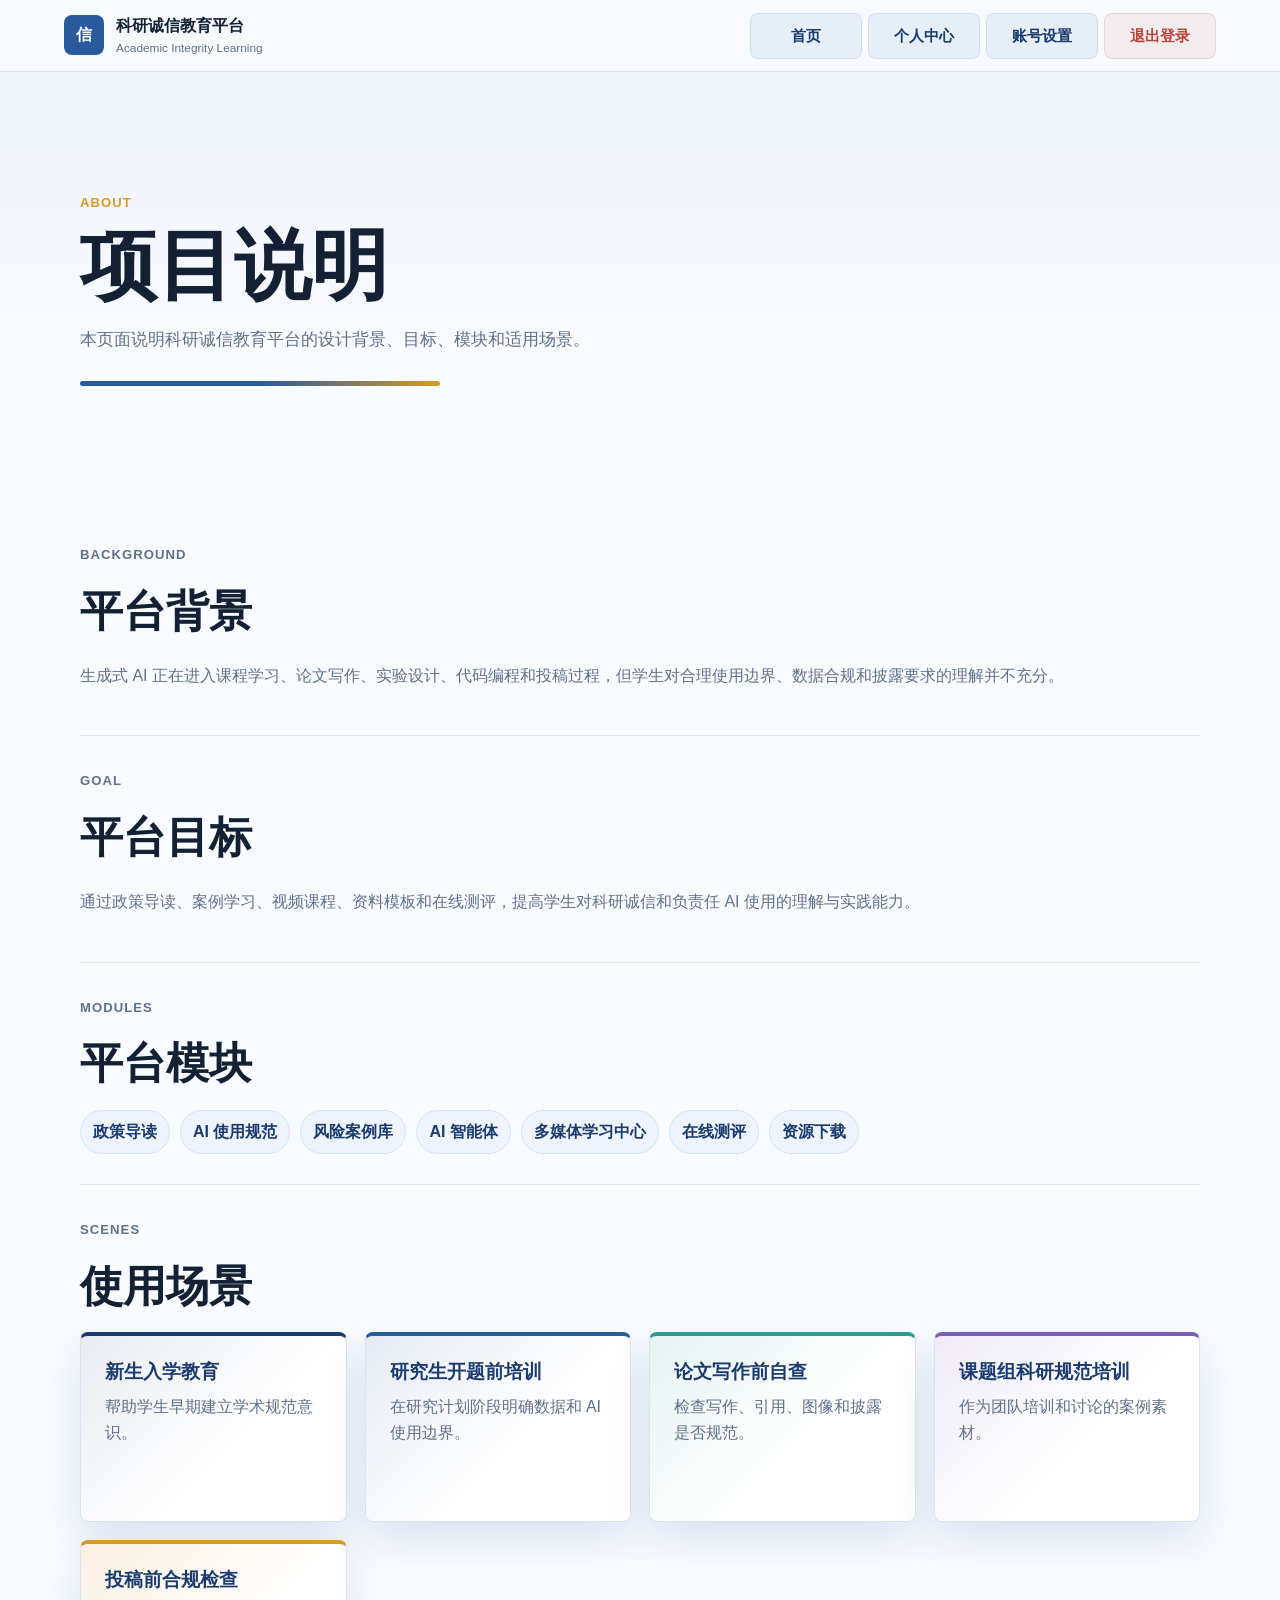
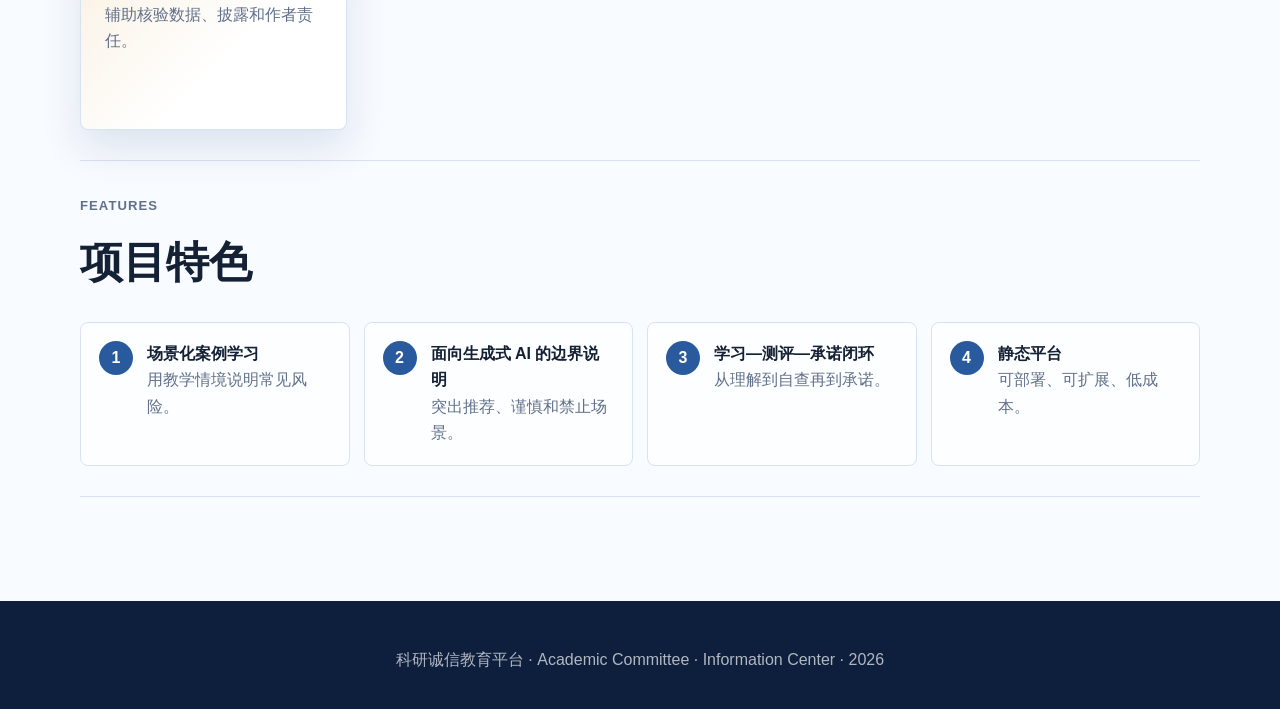
==== commit 25c1e371: "优化首页" ====
--- a/about.html
+++ b/about.html
@@ -14,24 +14,10 @@
         <input class="nav-toggle" type="checkbox" id="nav-toggle" aria-label="打开导航菜单">
         <label class="nav-button" for="nav-toggle" aria-hidden="true"><span></span><span></span><span></span></label>
         <nav class="site-nav" aria-label="主导航">
-            <a href="index.html#home">首页</a>
-            <a href="index.html#knowledge-map">知识图谱</a>
-            <a href="index.html#policy">政策导读</a>
-            <a href="index.html#guide">AI 规范</a>
-            <a href="cases.html">案例库</a>
-            <a href="agent.html">AI 智能体</a>
-            <a href="resources.html">学习资源</a>
-            <a href="assessment.html">在线测评</a>
-            <a href="about.html">项目说明</a>
-            <details class="account-menu">
-                <summary><span class="account-avatar">学</span><span>学习者</span></summary>
-                <div class="account-panel">
-                    <a href="index.html#home">首页</a>
-                    <a href="profile.html">个人中心</a>
-                    <a href="settings.html">账号设置</a>
-                    <a href="logout.html">退出登录</a>
-                </div>
-            </details>
+            <a class="account-shortcut" href="index.html#home">首页</a>
+            <a class="account-shortcut" href="profile.html">个人中心</a>
+            <a class="account-shortcut" href="settings.html">账号设置</a>
+            <a class="account-shortcut logout-link" href="logout.html">退出登录</a>
         </nav>
     </header>
 
--- a/style.css
+++ b/style.css
@@ -138,6 +138,41 @@
     color: var(--blue-dark);
     background: rgba(42, 90, 158, 0.1);
     outline: 0;
+}
+
+.site-nav .account-shortcut {
+    display: inline-flex;
+    align-items: center;
+    justify-content: center;
+    min-height: 46px;
+    min-width: 112px;
+    padding: 0 18px;
+    color: var(--blue-dark);
+    background: rgba(42, 90, 158, 0.08);
+    border: 1px solid rgba(42, 90, 158, 0.12);
+    border-radius: 8px;
+    font-weight: 900;
+}
+
+.site-nav .account-shortcut:hover,
+.site-nav .account-shortcut:focus-visible,
+.site-nav .account-shortcut.active {
+    color: #ffffff;
+    background: linear-gradient(135deg, var(--blue-dark), var(--blue));
+    border-color: transparent;
+}
+
+.site-nav .logout-link {
+    color: var(--red);
+    background: rgba(184, 69, 55, 0.08);
+    border-color: rgba(184, 69, 55, 0.14);
+}
+
+.site-nav .logout-link:hover,
+.site-nav .logout-link:focus-visible,
+.site-nav .logout-link.active {
+    color: #ffffff;
+    background: linear-gradient(135deg, #8f2f26, var(--red));
 }
 
 .account-menu {
@@ -2793,6 +2828,7 @@
         left: 5vw;
         display: grid;
         gap: 4px;
+        justify-items: stretch;
         padding: 10px;
         background: var(--surface);
         border: 1px solid var(--line);
@@ -2810,6 +2846,16 @@
     }
 
     .site-nav a {
+        padding: 12px;
+    }
+
+    .site-nav .account-shortcut {
+        width: 100%;
+        min-height: 46px;
+        justify-self: stretch;
+        align-self: stretch;
+        justify-content: flex-start;
+        min-width: 0;
         padding: 12px;
     }
 
